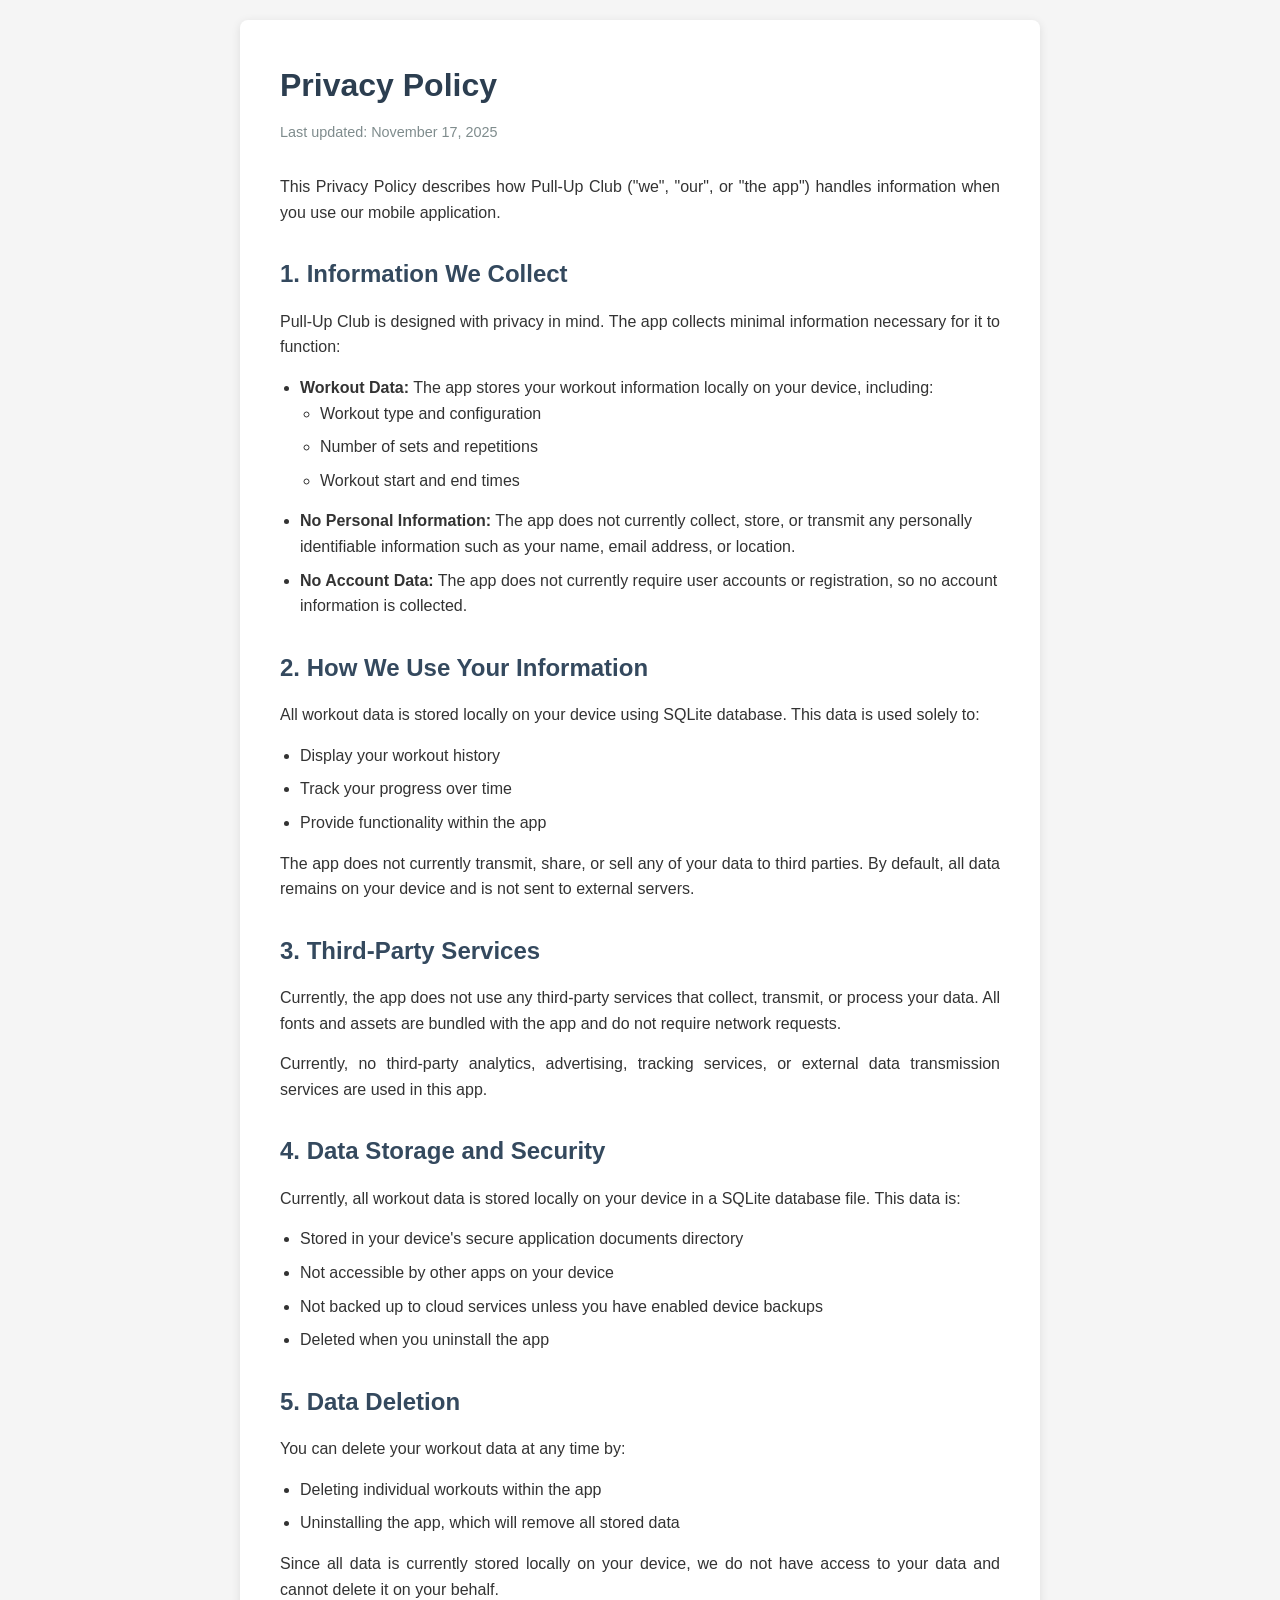
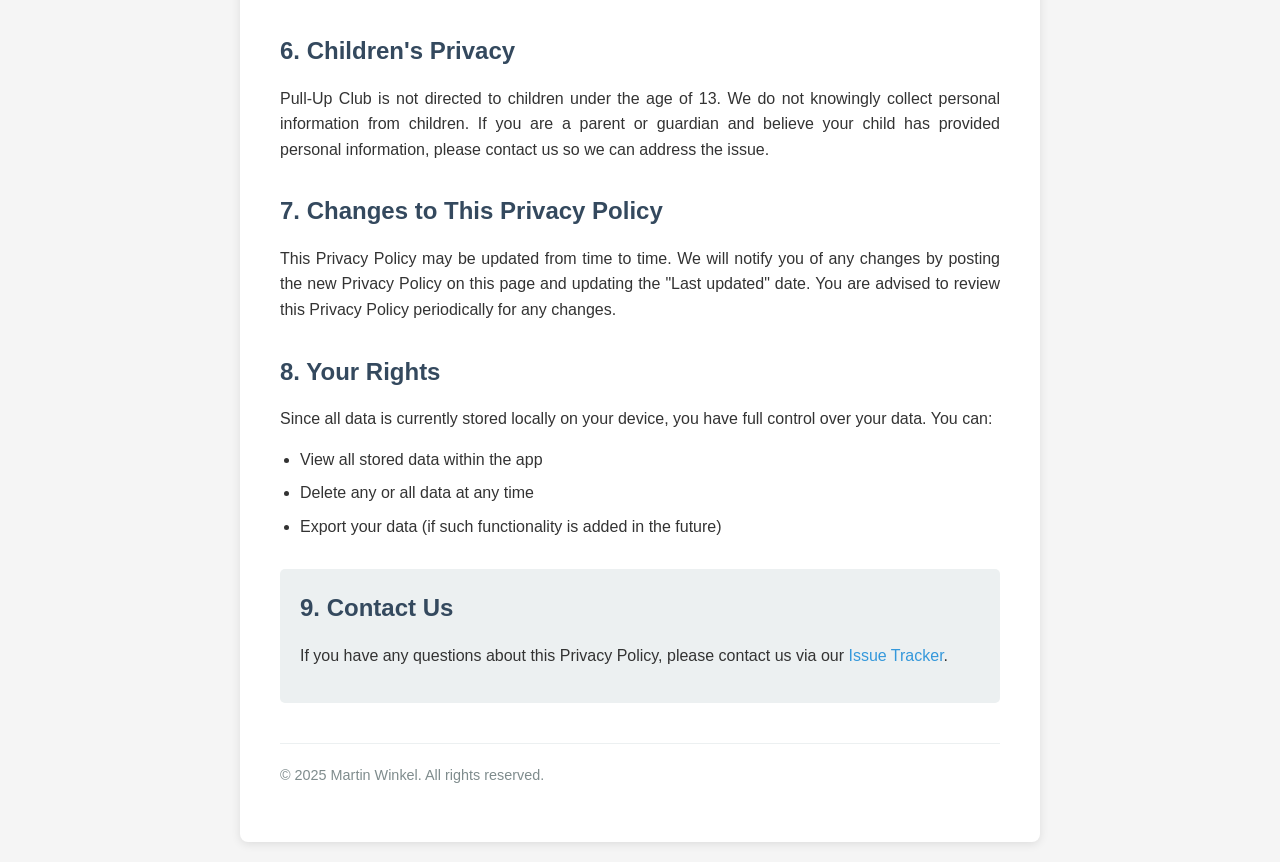
==== docs/privacy-policy.html @ 7aae2e91 "docs: remove google fonts from pricacy notice" ====
<!DOCTYPE html>
<html lang="en">
<head>
    <meta charset="UTF-8">
    <meta name="viewport" content="width=device-width, initial-scale=1.0">
    <title>Privacy Policy - Pull-Up Club</title>
    <style>
        * {
            margin: 0;
            padding: 0;
            box-sizing: border-box;
        }

        body {
            font-family: -apple-system, BlinkMacSystemFont, 'Segoe UI', Roboto, Oxygen, Ubuntu, Cantarell, sans-serif;
            line-height: 1.6;
            color: #333;
            background-color: #f5f5f5;
            padding: 20px;
        }

        .container {
            max-width: 800px;
            margin: 0 auto;
            background: white;
            padding: 40px;
            border-radius: 8px;
            box-shadow: 0 2px 10px rgba(0,0,0,0.1);
        }

        h1 {
            color: #2c3e50;
            margin-bottom: 10px;
            font-size: 2em;
        }

        .last-updated {
            color: #7f8c8d;
            font-size: 0.9em;
            margin-bottom: 30px;
        }

        h2 {
            color: #34495e;
            margin-top: 30px;
            margin-bottom: 15px;
            font-size: 1.5em;
        }

        p {
            margin-bottom: 15px;
            text-align: justify;
        }

        ul {
            margin-left: 20px;
            margin-bottom: 15px;
        }

        li {
            margin-bottom: 8px;
        }

        .contact {
            background-color: #ecf0f1;
            padding: 20px;
            border-radius: 5px;
            margin-top: 30px;
        }

        .contact h2 {
            margin-top: 0;
        }

        a {
            color: #3498db;
            text-decoration: none;
        }

        a:hover {
            text-decoration: underline;
        }

        @media (max-width: 600px) {
            .container {
                padding: 20px;
            }

            h1 {
                font-size: 1.5em;
            }
        }
    </style>
</head>
<body>
    <div class="container">
        <h1>Privacy Policy</h1>
        <p class="last-updated">Last updated: November 17, 2025</p>

        <p>
            This Privacy Policy describes how Pull-Up Club ("we", "our", or "the app") handles information when you use our mobile application.
        </p>

        <h2>1. Information We Collect</h2>
        <p>
            Pull-Up Club is designed with privacy in mind. The app collects minimal information necessary for it to function:
        </p>
        <ul>
            <li><strong>Workout Data:</strong> The app stores your workout information locally on your device, including:
                <ul>
                    <li>Workout type and configuration</li>
                    <li>Number of sets and repetitions</li>
                    <li>Workout start and end times</li>
                </ul>
            </li>
            <li><strong>No Personal Information:</strong> The app does not currently collect, store, or transmit any personally identifiable information such as your name, email address, or location.</li>
            <li><strong>No Account Data:</strong> The app does not currently require user accounts or registration, so no account information is collected.</li>
        </ul>

        <h2>2. How We Use Your Information</h2>
        <p>
            All workout data is stored locally on your device using SQLite database. This data is used solely to:
        </p>
        <ul>
            <li>Display your workout history</li>
            <li>Track your progress over time</li>
            <li>Provide functionality within the app</li>
        </ul>
        <p>
            The app does not currently transmit, share, or sell any of your data to third parties. By default, all data remains on your device and is not sent to external servers.
        </p>

        <h2>3. Third-Party Services</h2>
        <p>
            Currently, the app does not use any third-party services that collect, transmit, or process your data. All fonts and assets are bundled with the app and do not require network requests.
        </p>
        <p>
            Currently, no third-party analytics, advertising, tracking services, or external data transmission services are used in this app.
        </p>

        <h2>4. Data Storage and Security</h2>
        <p>
            Currently, all workout data is stored locally on your device in a SQLite database file. This data is:
        </p>
        <ul>
            <li>Stored in your device's secure application documents directory</li>
            <li>Not accessible by other apps on your device</li>
            <li>Not backed up to cloud services unless you have enabled device backups</li>
            <li>Deleted when you uninstall the app</li>
        </ul>

        <h2>5. Data Deletion</h2>
        <p>
            You can delete your workout data at any time by:
        </p>
        <ul>
            <li>Deleting individual workouts within the app</li>
            <li>Uninstalling the app, which will remove all stored data</li>
        </ul>
        <p>
            Since all data is currently stored locally on your device, we do not have access to your data and cannot delete it on your behalf.
        </p>

        <h2>6. Children's Privacy</h2>
        <p>
            Pull-Up Club is not directed to children under the age of 13. We do not knowingly collect personal information from children. If you are a parent or guardian and believe your child has provided personal information, please contact us so we can address the issue.
        </p>

        <h2>7. Changes to This Privacy Policy</h2>
        <p>
            This Privacy Policy may be updated from time to time. We will notify you of any changes by posting the new Privacy Policy on this page and updating the "Last updated" date. You are advised to review this Privacy Policy periodically for any changes.
        </p>

        <h2>8. Your Rights</h2>
        <p>
            Since all data is currently stored locally on your device, you have full control over your data. You can:
        </p>
        <ul>
            <li>View all stored data within the app</li>
            <li>Delete any or all data at any time</li>
            <li>Export your data (if such functionality is added in the future)</li>
        </ul>

        <div class="contact">
            <h2>9. Contact Us</h2>
            <p>
                If you have any questions about this Privacy Policy, please contact us via our <a href="https://github.com/SaturnFromTitan/pull-up-club/issues" target="_blank">Issue Tracker</a>.
            </p>
        </div>

        <div style="margin-top: 40px; padding-top: 20px; border-top: 1px solid #ecf0f1; text-align: center; color: #7f8c8d; font-size: 0.9em;">
            <p>&copy; 2025 Martin Winkel. All rights reserved.</p>
        </div>
    </div>

</body>
</html>
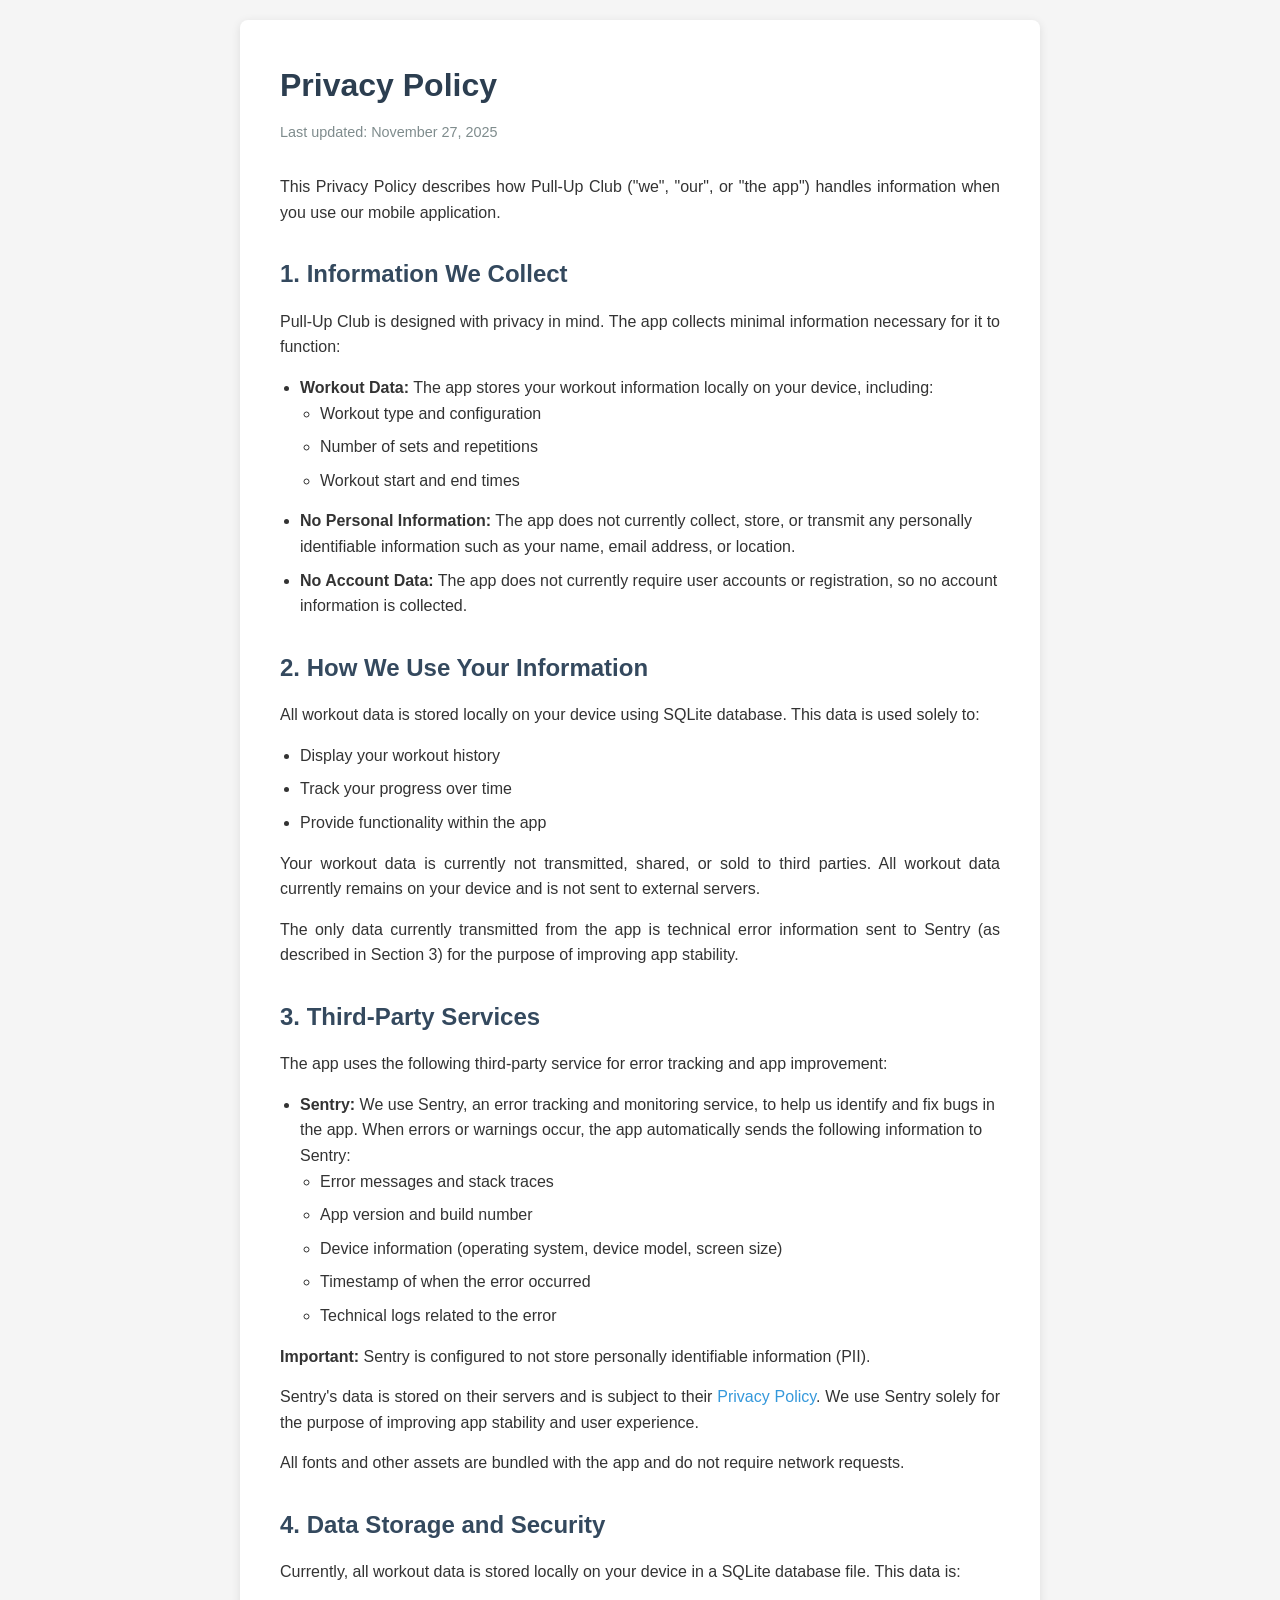
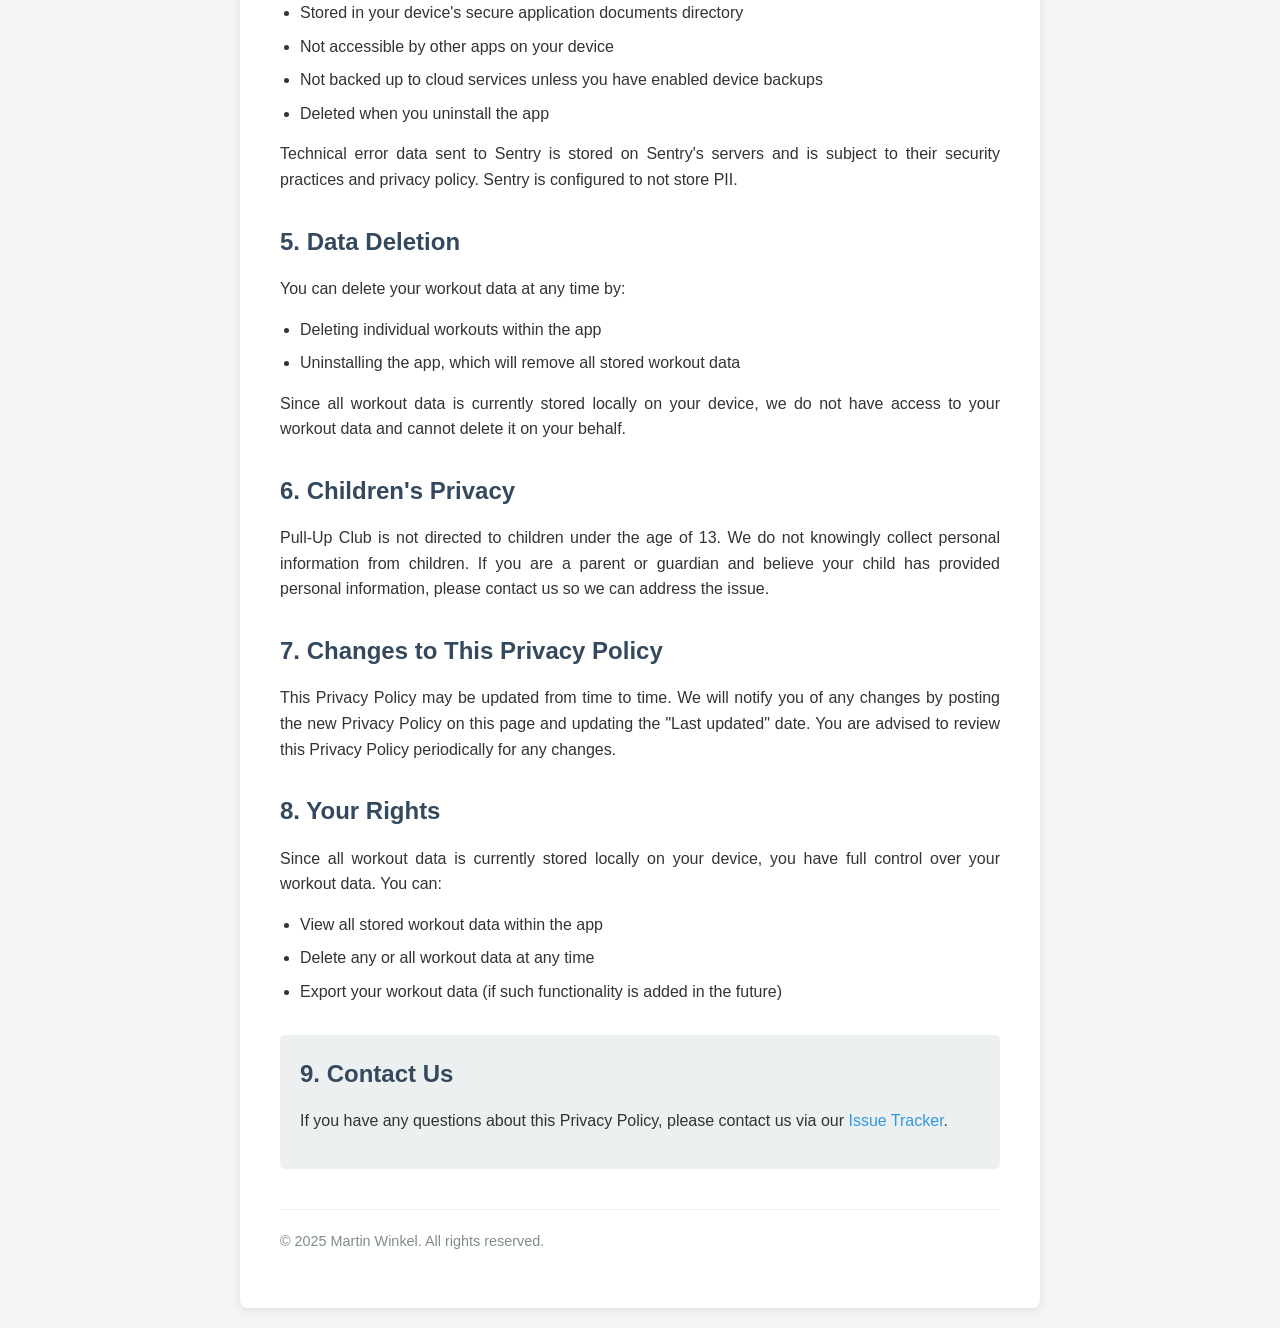
==== commit 5bae06fc: "feat: update privacy policy" ====
--- a/docs/privacy-policy.html
+++ b/docs/privacy-policy.html
@@ -95,7 +95,7 @@
 <body>
     <div class="container">
         <h1>Privacy Policy</h1>
-        <p class="last-updated">Last updated: November 17, 2025</p>
+        <p class="last-updated">Last updated: November 27, 2025</p>
 
         <p>
             This Privacy Policy describes how Pull-Up Club ("we", "our", or "the app") handles information when you use our mobile application.
@@ -127,15 +127,35 @@
             <li>Provide functionality within the app</li>
         </ul>
         <p>
-            The app does not currently transmit, share, or sell any of your data to third parties. By default, all data remains on your device and is not sent to external servers.
+            Your workout data is currently not transmitted, shared, or sold to third parties. All workout data currently remains on your device and is not sent to external servers.
+        </p>
+        <p>
+            The only data currently transmitted from the app is technical error information sent to Sentry (as described in Section 3) for the purpose of improving app stability.
         </p>
 
         <h2>3. Third-Party Services</h2>
         <p>
-            Currently, the app does not use any third-party services that collect, transmit, or process your data. All fonts and assets are bundled with the app and do not require network requests.
-        </p>
-        <p>
-            Currently, no third-party analytics, advertising, tracking services, or external data transmission services are used in this app.
+            The app uses the following third-party service for error tracking and app improvement:
+        </p>
+        <ul>
+            <li><strong>Sentry:</strong> We use Sentry, an error tracking and monitoring service, to help us identify and fix bugs in the app. When errors or warnings occur, the app automatically sends the following information to Sentry:
+                <ul>
+                    <li>Error messages and stack traces</li>
+                    <li>App version and build number</li>
+                    <li>Device information (operating system, device model, screen size)</li>
+                    <li>Timestamp of when the error occurred</li>
+                    <li>Technical logs related to the error</li>
+                </ul>
+            </li>
+        </ul>
+        <p>
+            <strong>Important:</strong> Sentry is configured to not store personally identifiable information (PII).
+        </p>
+        <p>
+            Sentry's data is stored on their servers and is subject to their <a href="https://sentry.io/legal/privacy/" target="_blank">Privacy Policy</a>. We use Sentry solely for the purpose of improving app stability and user experience.
+        </p>
+        <p>
+            All fonts and other assets are bundled with the app and do not require network requests.
         </p>
 
         <h2>4. Data Storage and Security</h2>
@@ -148,6 +168,9 @@
             <li>Not backed up to cloud services unless you have enabled device backups</li>
             <li>Deleted when you uninstall the app</li>
         </ul>
+        <p>
+            Technical error data sent to Sentry is stored on Sentry's servers and is subject to their security practices and privacy policy. Sentry is configured to not store PII.
+        </p>
 
         <h2>5. Data Deletion</h2>
         <p>
@@ -155,10 +178,10 @@
         </p>
         <ul>
             <li>Deleting individual workouts within the app</li>
-            <li>Uninstalling the app, which will remove all stored data</li>
-        </ul>
-        <p>
-            Since all data is currently stored locally on your device, we do not have access to your data and cannot delete it on your behalf.
+            <li>Uninstalling the app, which will remove all stored workout data</li>
+        </ul>
+        <p>
+            Since all workout data is currently stored locally on your device, we do not have access to your workout data and cannot delete it on your behalf.
         </p>
 
         <h2>6. Children's Privacy</h2>
@@ -173,12 +196,12 @@
 
         <h2>8. Your Rights</h2>
         <p>
-            Since all data is currently stored locally on your device, you have full control over your data. You can:
-        </p>
-        <ul>
-            <li>View all stored data within the app</li>
-            <li>Delete any or all data at any time</li>
-            <li>Export your data (if such functionality is added in the future)</li>
+            Since all workout data is currently stored locally on your device, you have full control over your workout data. You can:
+        </p>
+        <ul>
+            <li>View all stored workout data within the app</li>
+            <li>Delete any or all workout data at any time</li>
+            <li>Export your workout data (if such functionality is added in the future)</li>
         </ul>
 
         <div class="contact">
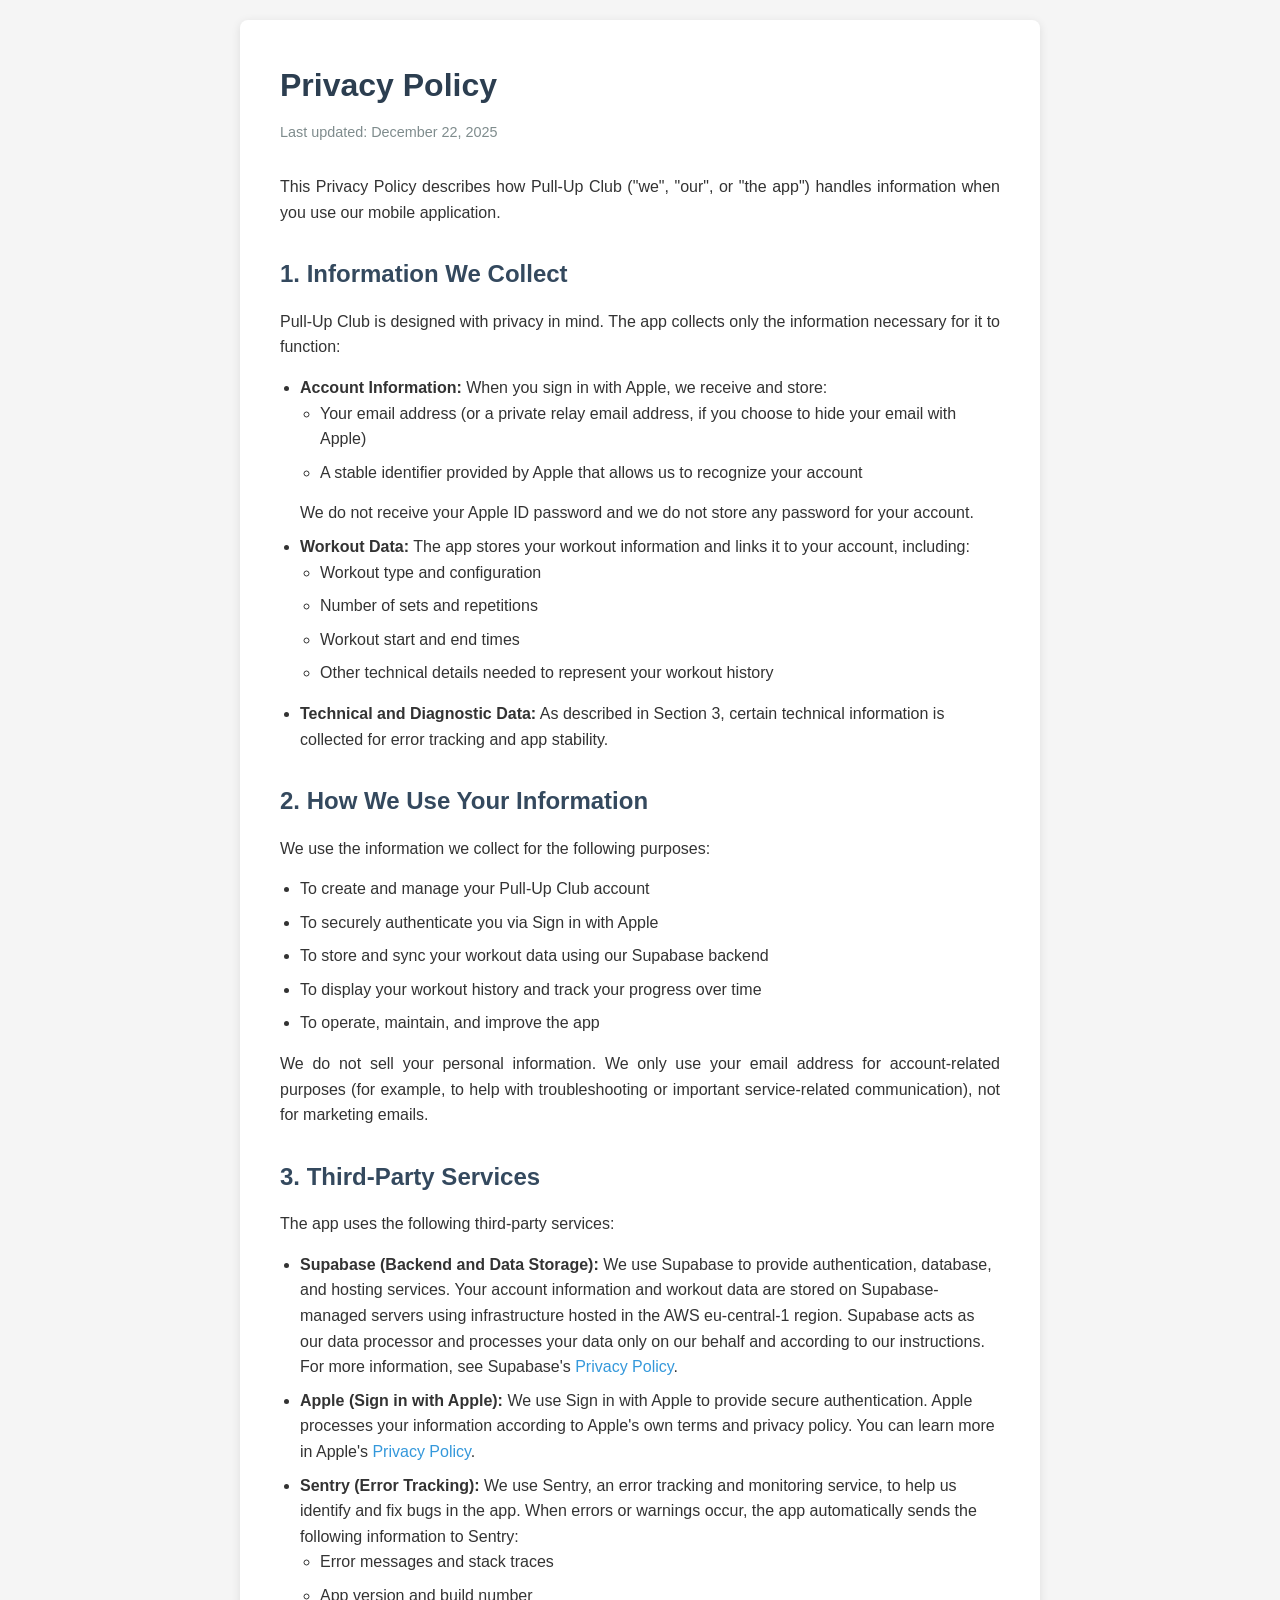
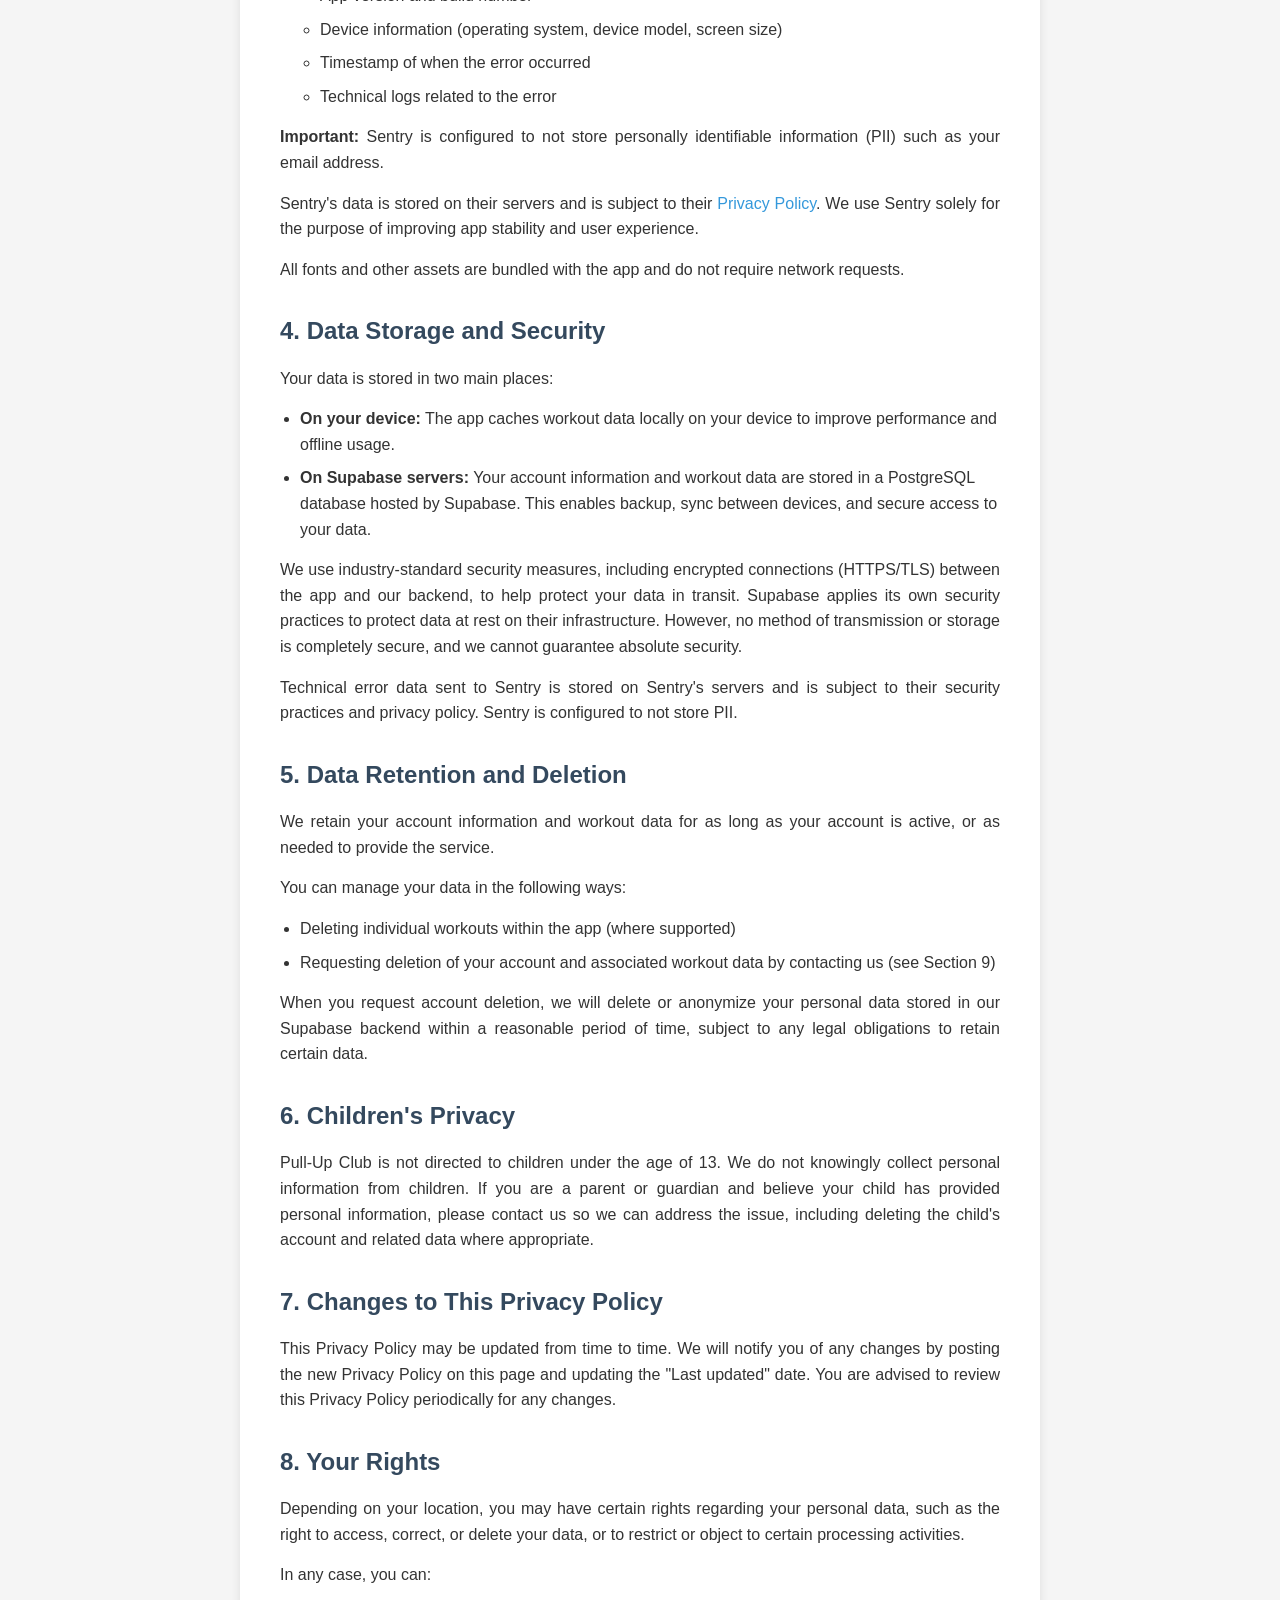
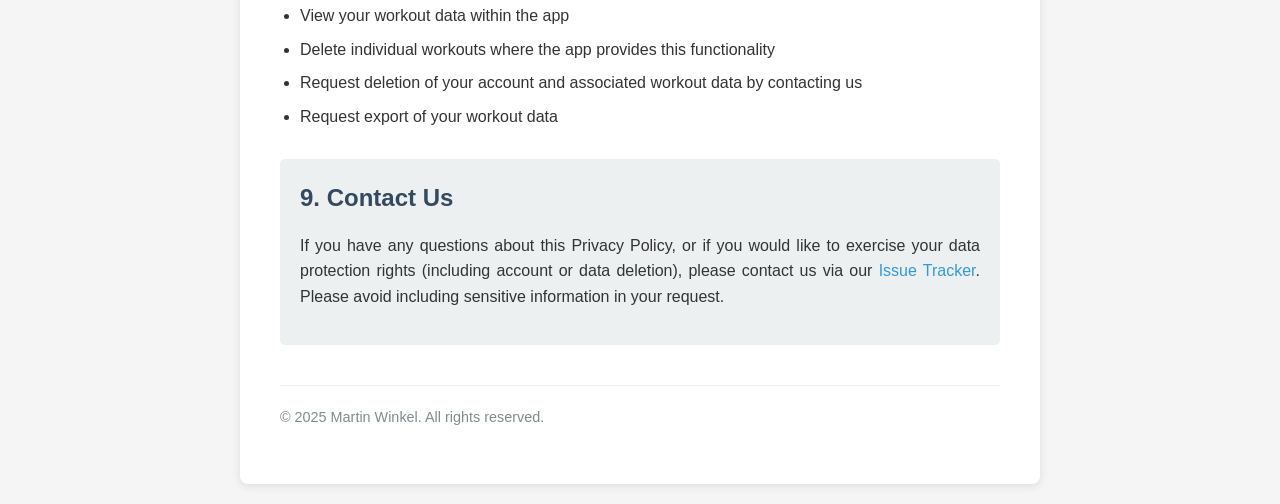
==== commit cb956e28: "docs: update privacy policy with supabase and apple sign in" ====
--- a/docs/privacy-policy.html
+++ b/docs/privacy-policy.html
@@ -95,7 +95,7 @@
 <body>
     <div class="container">
         <h1>Privacy Policy</h1>
-        <p class="last-updated">Last updated: November 27, 2025</p>
+        <p class="last-updated">Last updated: December 22, 2025</p>
 
         <p>
             This Privacy Policy describes how Pull-Up Club ("we", "our", or "the app") handles information when you use our mobile application.
@@ -103,42 +103,52 @@
 
         <h2>1. Information We Collect</h2>
         <p>
-            Pull-Up Club is designed with privacy in mind. The app collects minimal information necessary for it to function:
-        </p>
-        <ul>
-            <li><strong>Workout Data:</strong> The app stores your workout information locally on your device, including:
+            Pull-Up Club is designed with privacy in mind. The app collects only the information necessary for it to function:
+        </p>
+        <ul>
+            <li><strong>Account Information:</strong> When you sign in with Apple, we receive and store:
+                <ul>
+                    <li>Your email address (or a private relay email address, if you choose to hide your email with Apple)</li>
+                    <li>A stable identifier provided by Apple that allows us to recognize your account</li>
+                </ul>
+                We do not receive your Apple ID password and we do not store any password for your account.
+            </li>
+            <li><strong>Workout Data:</strong> The app stores your workout information and links it to your account, including:
                 <ul>
                     <li>Workout type and configuration</li>
                     <li>Number of sets and repetitions</li>
                     <li>Workout start and end times</li>
+                    <li>Other technical details needed to represent your workout history</li>
                 </ul>
             </li>
-            <li><strong>No Personal Information:</strong> The app does not currently collect, store, or transmit any personally identifiable information such as your name, email address, or location.</li>
-            <li><strong>No Account Data:</strong> The app does not currently require user accounts or registration, so no account information is collected.</li>
+            <li><strong>Technical and Diagnostic Data:</strong> As described in Section 3, certain technical information is collected for error tracking and app stability.</li>
         </ul>
 
         <h2>2. How We Use Your Information</h2>
         <p>
-            All workout data is stored locally on your device using SQLite database. This data is used solely to:
-        </p>
-        <ul>
-            <li>Display your workout history</li>
-            <li>Track your progress over time</li>
-            <li>Provide functionality within the app</li>
-        </ul>
-        <p>
-            Your workout data is currently not transmitted, shared, or sold to third parties. All workout data currently remains on your device and is not sent to external servers.
-        </p>
-        <p>
-            The only data currently transmitted from the app is technical error information sent to Sentry (as described in Section 3) for the purpose of improving app stability.
+            We use the information we collect for the following purposes:
+        </p>
+        <ul>
+            <li>To create and manage your Pull-Up Club account</li>
+            <li>To securely authenticate you via Sign in with Apple</li>
+            <li>To store and sync your workout data using our Supabase backend</li>
+            <li>To display your workout history and track your progress over time</li>
+            <li>To operate, maintain, and improve the app</li>
+        </ul>
+        <p>
+            We do not sell your personal information. We only use your email address for account-related purposes (for example, to help with troubleshooting or important service-related communication), not for marketing emails.
         </p>
 
         <h2>3. Third-Party Services</h2>
         <p>
-            The app uses the following third-party service for error tracking and app improvement:
-        </p>
-        <ul>
-            <li><strong>Sentry:</strong> We use Sentry, an error tracking and monitoring service, to help us identify and fix bugs in the app. When errors or warnings occur, the app automatically sends the following information to Sentry:
+            The app uses the following third-party services:
+        </p>
+        <ul>
+            <li><strong>Supabase (Backend and Data Storage):</strong> We use Supabase to provide authentication, database, and hosting services. Your account information and workout data are stored on Supabase-managed servers using infrastructure hosted in the AWS eu-central-1 region. Supabase acts as our data processor and processes your data only on our behalf and according to our instructions. For more information, see Supabase's <a href="https://supabase.com/privacy" target="_blank">Privacy Policy</a>.
+            </li>
+            <li><strong>Apple (Sign in with Apple):</strong> We use Sign in with Apple to provide secure authentication. Apple processes your information according to Apple's own terms and privacy policy. You can learn more in Apple's <a href="https://www.apple.com/legal/privacy/" target="_blank">Privacy Policy</a>.
+            </li>
+            <li><strong>Sentry (Error Tracking):</strong> We use Sentry, an error tracking and monitoring service, to help us identify and fix bugs in the app. When errors or warnings occur, the app automatically sends the following information to Sentry:
                 <ul>
                     <li>Error messages and stack traces</li>
                     <li>App version and build number</li>
@@ -149,7 +159,7 @@
             </li>
         </ul>
         <p>
-            <strong>Important:</strong> Sentry is configured to not store personally identifiable information (PII).
+            <strong>Important:</strong> Sentry is configured to not store personally identifiable information (PII) such as your email address.
         </p>
         <p>
             Sentry's data is stored on their servers and is subject to their <a href="https://sentry.io/legal/privacy/" target="_blank">Privacy Policy</a>. We use Sentry solely for the purpose of improving app stability and user experience.
@@ -160,33 +170,38 @@
 
         <h2>4. Data Storage and Security</h2>
         <p>
-            Currently, all workout data is stored locally on your device in a SQLite database file. This data is:
-        </p>
-        <ul>
-            <li>Stored in your device's secure application documents directory</li>
-            <li>Not accessible by other apps on your device</li>
-            <li>Not backed up to cloud services unless you have enabled device backups</li>
-            <li>Deleted when you uninstall the app</li>
-        </ul>
+            Your data is stored in two main places:
+        </p>
+        <ul>
+            <li><strong>On your device:</strong> The app caches workout data locally on your device to improve performance and offline usage.</li>
+            <li><strong>On Supabase servers:</strong> Your account information and workout data are stored in a PostgreSQL database hosted by Supabase. This enables backup, sync between devices, and secure access to your data.
+            </li>
+        </ul>
+        <p>
+            We use industry-standard security measures, including encrypted connections (HTTPS/TLS) between the app and our backend, to help protect your data in transit. Supabase applies its own security practices to protect data at rest on their infrastructure. However, no method of transmission or storage is completely secure, and we cannot guarantee absolute security.
+        </p>
         <p>
             Technical error data sent to Sentry is stored on Sentry's servers and is subject to their security practices and privacy policy. Sentry is configured to not store PII.
         </p>
 
-        <h2>5. Data Deletion</h2>
-        <p>
-            You can delete your workout data at any time by:
-        </p>
-        <ul>
-            <li>Deleting individual workouts within the app</li>
-            <li>Uninstalling the app, which will remove all stored workout data</li>
-        </ul>
-        <p>
-            Since all workout data is currently stored locally on your device, we do not have access to your workout data and cannot delete it on your behalf.
+        <h2>5. Data Retention and Deletion</h2>
+        <p>
+            We retain your account information and workout data for as long as your account is active, or as needed to provide the service.
+        </p>
+        <p>
+            You can manage your data in the following ways:
+        </p>
+        <ul>
+            <li>Deleting individual workouts within the app (where supported)</li>
+            <li>Requesting deletion of your account and associated workout data by contacting us (see Section 9)</li>
+        </ul>
+        <p>
+            When you request account deletion, we will delete or anonymize your personal data stored in our Supabase backend within a reasonable period of time, subject to any legal obligations to retain certain data.
         </p>
 
         <h2>6. Children's Privacy</h2>
         <p>
-            Pull-Up Club is not directed to children under the age of 13. We do not knowingly collect personal information from children. If you are a parent or guardian and believe your child has provided personal information, please contact us so we can address the issue.
+            Pull-Up Club is not directed to children under the age of 13. We do not knowingly collect personal information from children. If you are a parent or guardian and believe your child has provided personal information, please contact us so we can address the issue, including deleting the child's account and related data where appropriate.
         </p>
 
         <h2>7. Changes to This Privacy Policy</h2>
@@ -196,18 +211,22 @@
 
         <h2>8. Your Rights</h2>
         <p>
-            Since all workout data is currently stored locally on your device, you have full control over your workout data. You can:
-        </p>
-        <ul>
-            <li>View all stored workout data within the app</li>
-            <li>Delete any or all workout data at any time</li>
-            <li>Export your workout data (if such functionality is added in the future)</li>
+            Depending on your location, you may have certain rights regarding your personal data, such as the right to access, correct, or delete your data, or to restrict or object to certain processing activities.
+        </p>
+        <p>
+            In any case, you can:
+        </p>
+        <ul>
+            <li>View your workout data within the app</li>
+            <li>Delete individual workouts where the app provides this functionality</li>
+            <li>Request deletion of your account and associated workout data by contacting us</li>
+            <li>Request export of your workout data</li>
         </ul>
 
         <div class="contact">
             <h2>9. Contact Us</h2>
             <p>
-                If you have any questions about this Privacy Policy, please contact us via our <a href="https://github.com/SaturnFromTitan/pull-up-club/issues" target="_blank">Issue Tracker</a>.
+                If you have any questions about this Privacy Policy, or if you would like to exercise your data protection rights (including account or data deletion), please contact us via our <a href="https://github.com/SaturnFromTitan/pull-up-club/issues" target="_blank">Issue Tracker</a>. Please avoid including sensitive information in your request.
             </p>
         </div>
 
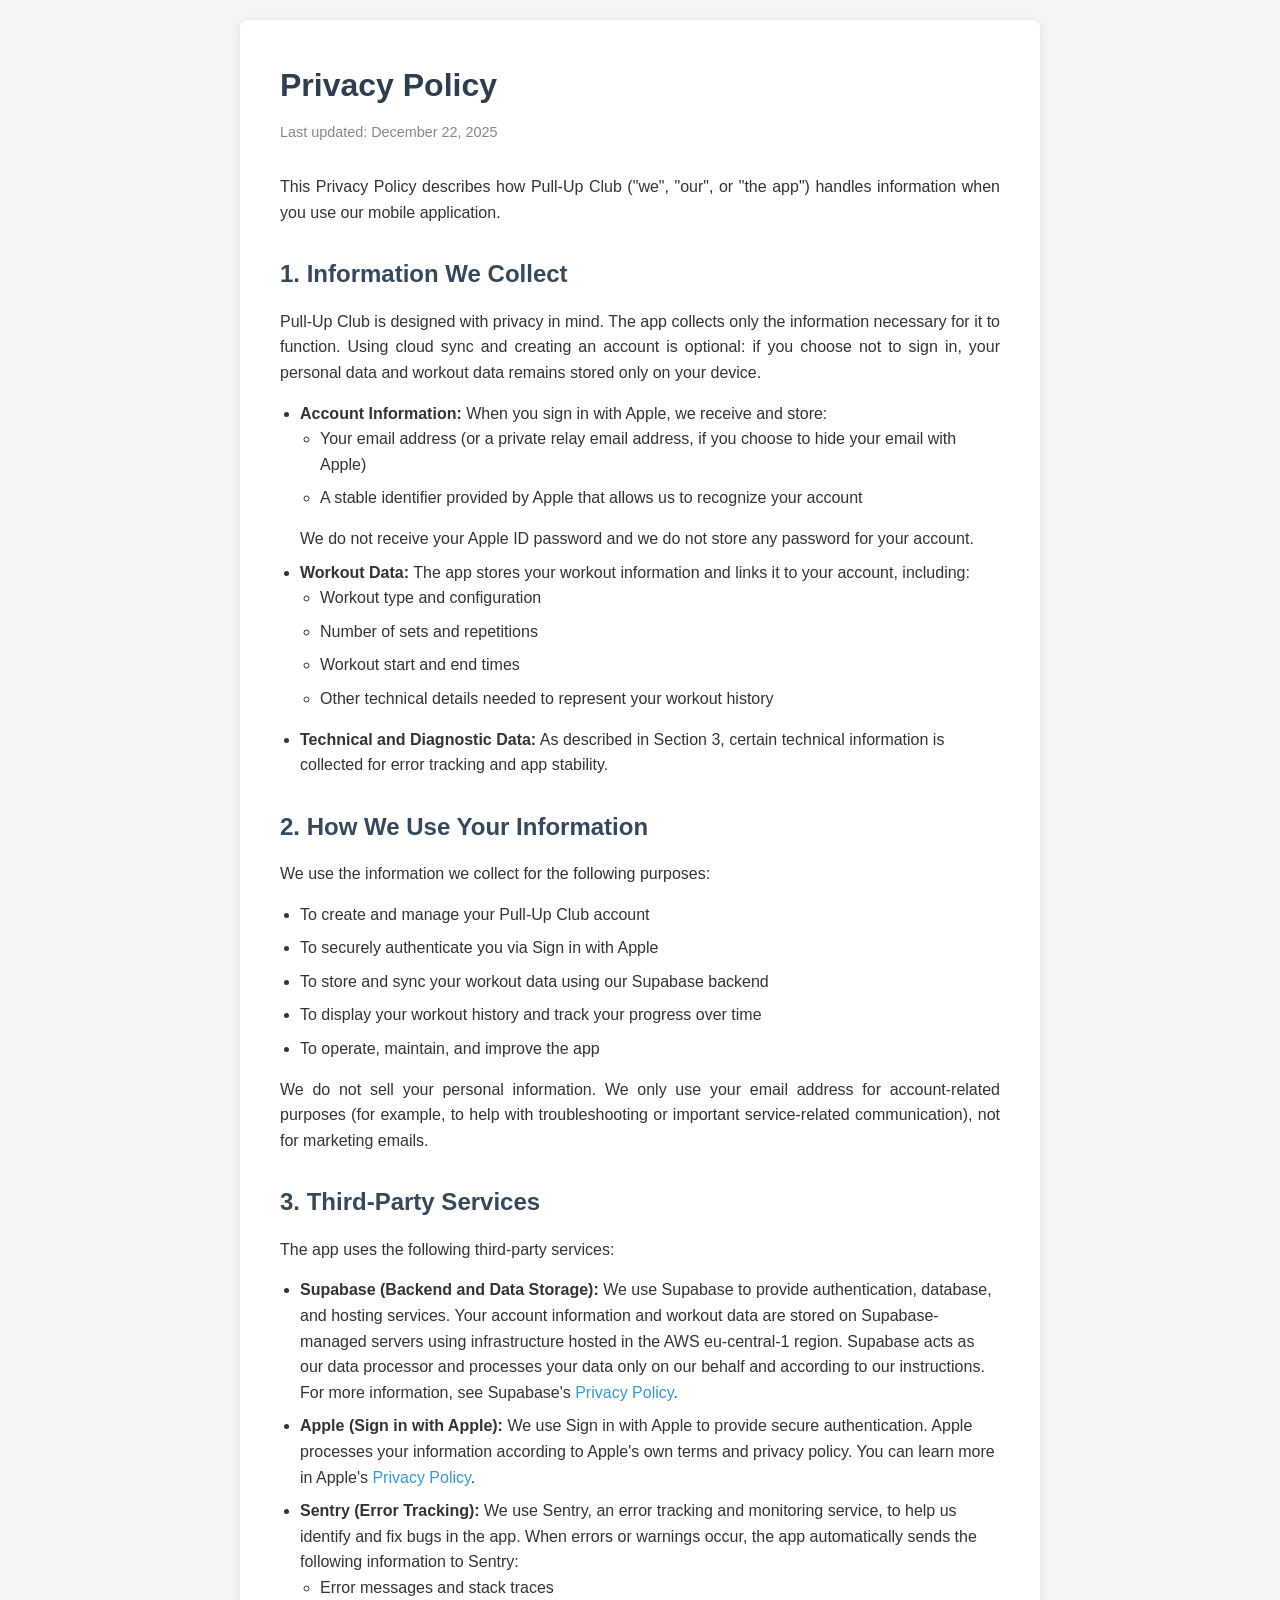
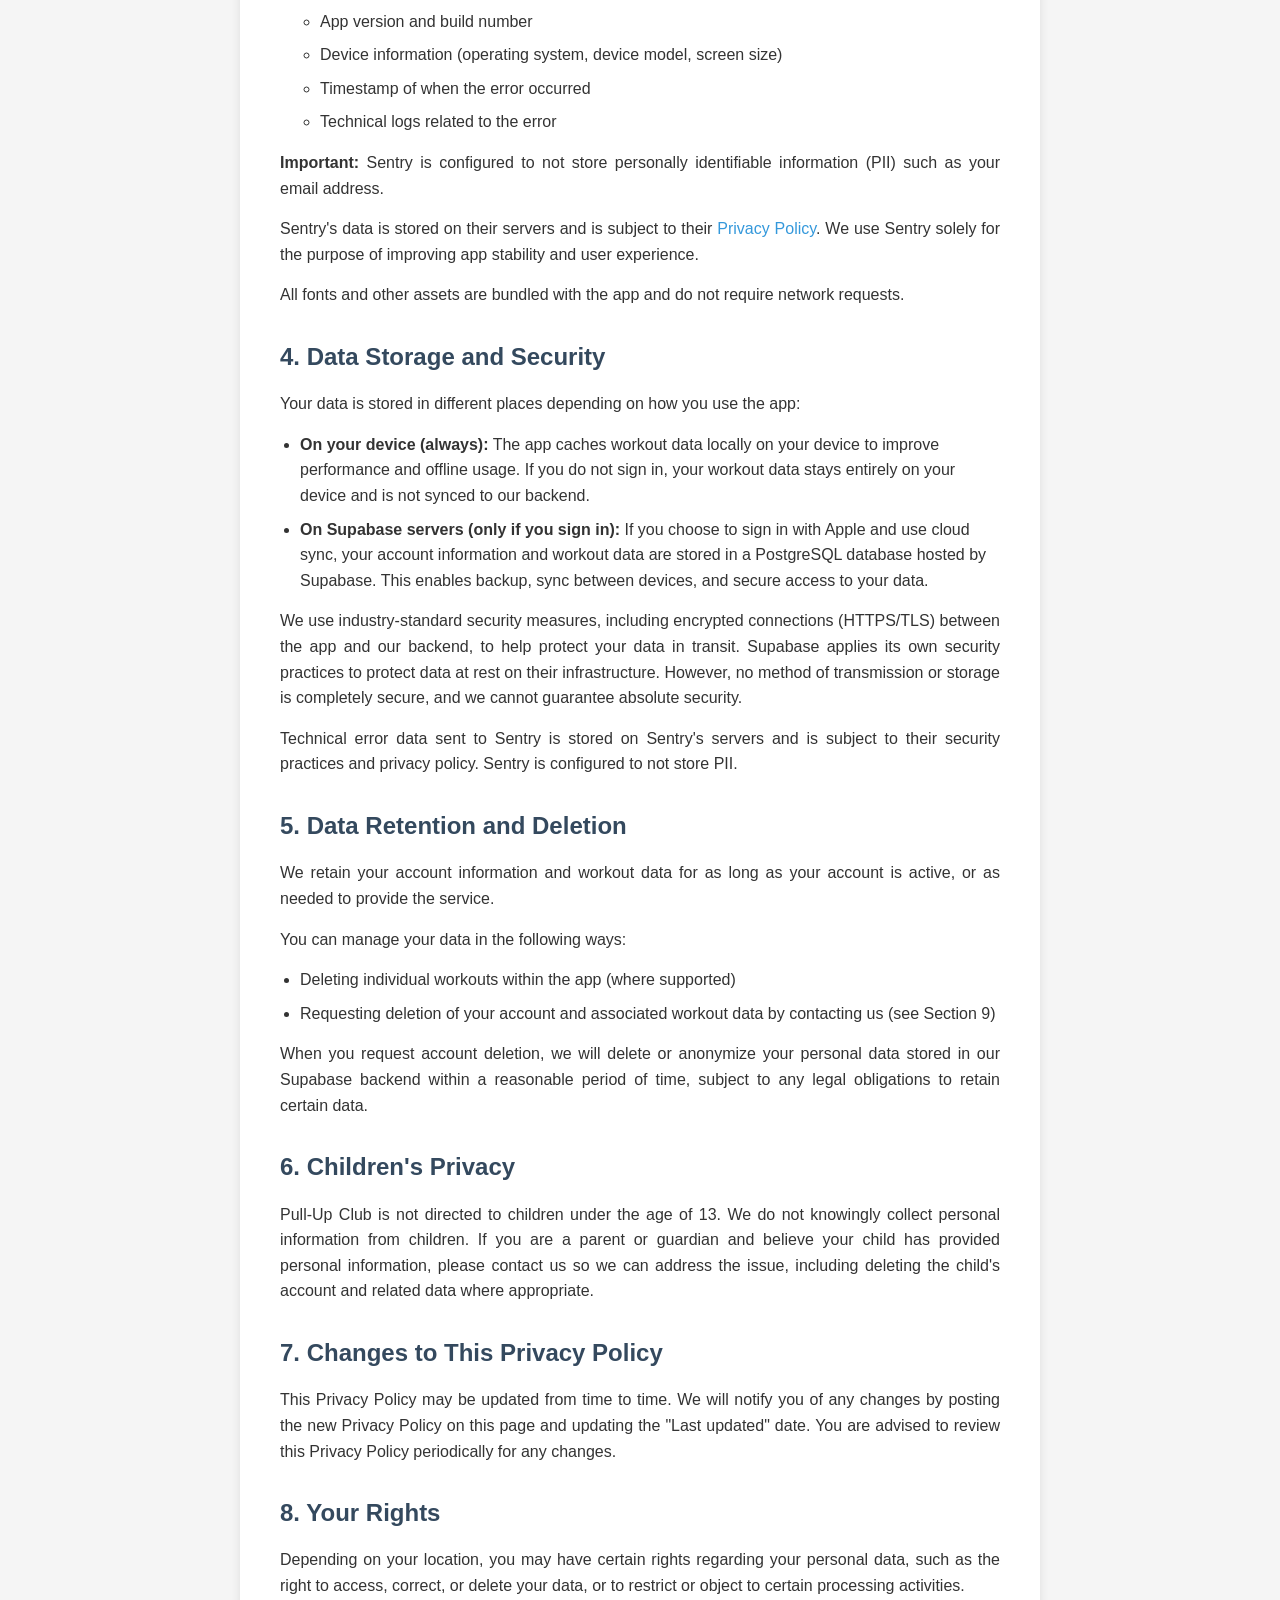
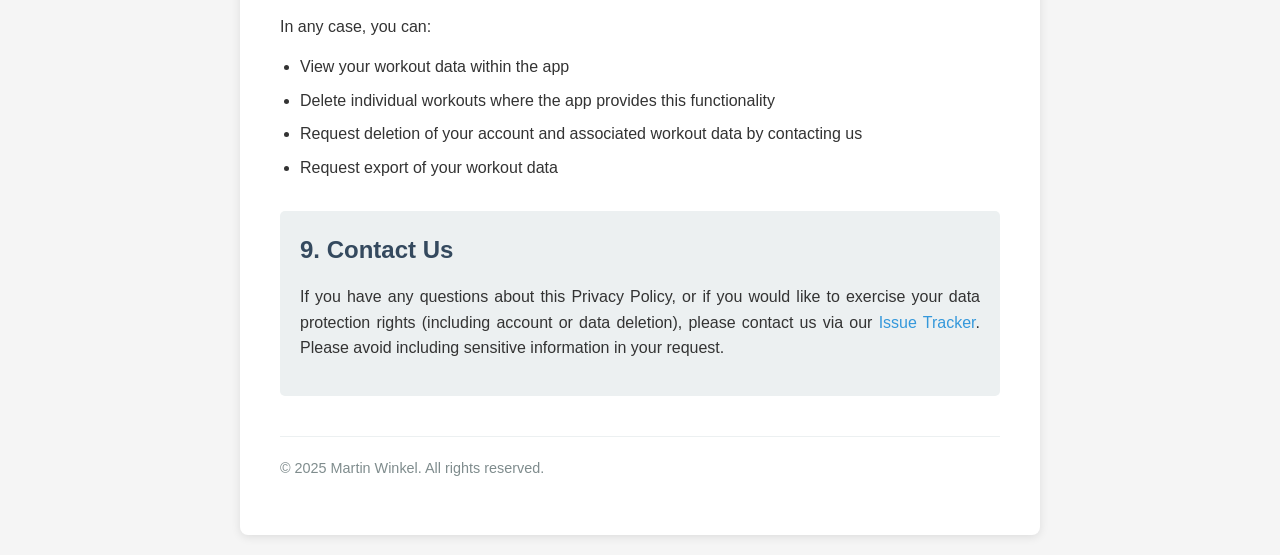
==== commit 173cd727: "docs: highlight optional account sign in" ====
--- a/docs/privacy-policy.html
+++ b/docs/privacy-policy.html
@@ -103,7 +103,7 @@
 
         <h2>1. Information We Collect</h2>
         <p>
-            Pull-Up Club is designed with privacy in mind. The app collects only the information necessary for it to function:
+            Pull-Up Club is designed with privacy in mind. The app collects only the information necessary for it to function. Using cloud sync and creating an account is optional: if you choose not to sign in, your personal data and workout data remains stored only on your device.
         </p>
         <ul>
             <li><strong>Account Information:</strong> When you sign in with Apple, we receive and store:
@@ -170,11 +170,11 @@
 
         <h2>4. Data Storage and Security</h2>
         <p>
-            Your data is stored in two main places:
-        </p>
-        <ul>
-            <li><strong>On your device:</strong> The app caches workout data locally on your device to improve performance and offline usage.</li>
-            <li><strong>On Supabase servers:</strong> Your account information and workout data are stored in a PostgreSQL database hosted by Supabase. This enables backup, sync between devices, and secure access to your data.
+            Your data is stored in different places depending on how you use the app:
+        </p>
+        <ul>
+            <li><strong>On your device (always):</strong> The app caches workout data locally on your device to improve performance and offline usage. If you do not sign in, your workout data stays entirely on your device and is not synced to our backend.</li>
+            <li><strong>On Supabase servers (only if you sign in):</strong> If you choose to sign in with Apple and use cloud sync, your account information and workout data are stored in a PostgreSQL database hosted by Supabase. This enables backup, sync between devices, and secure access to your data.
             </li>
         </ul>
         <p>
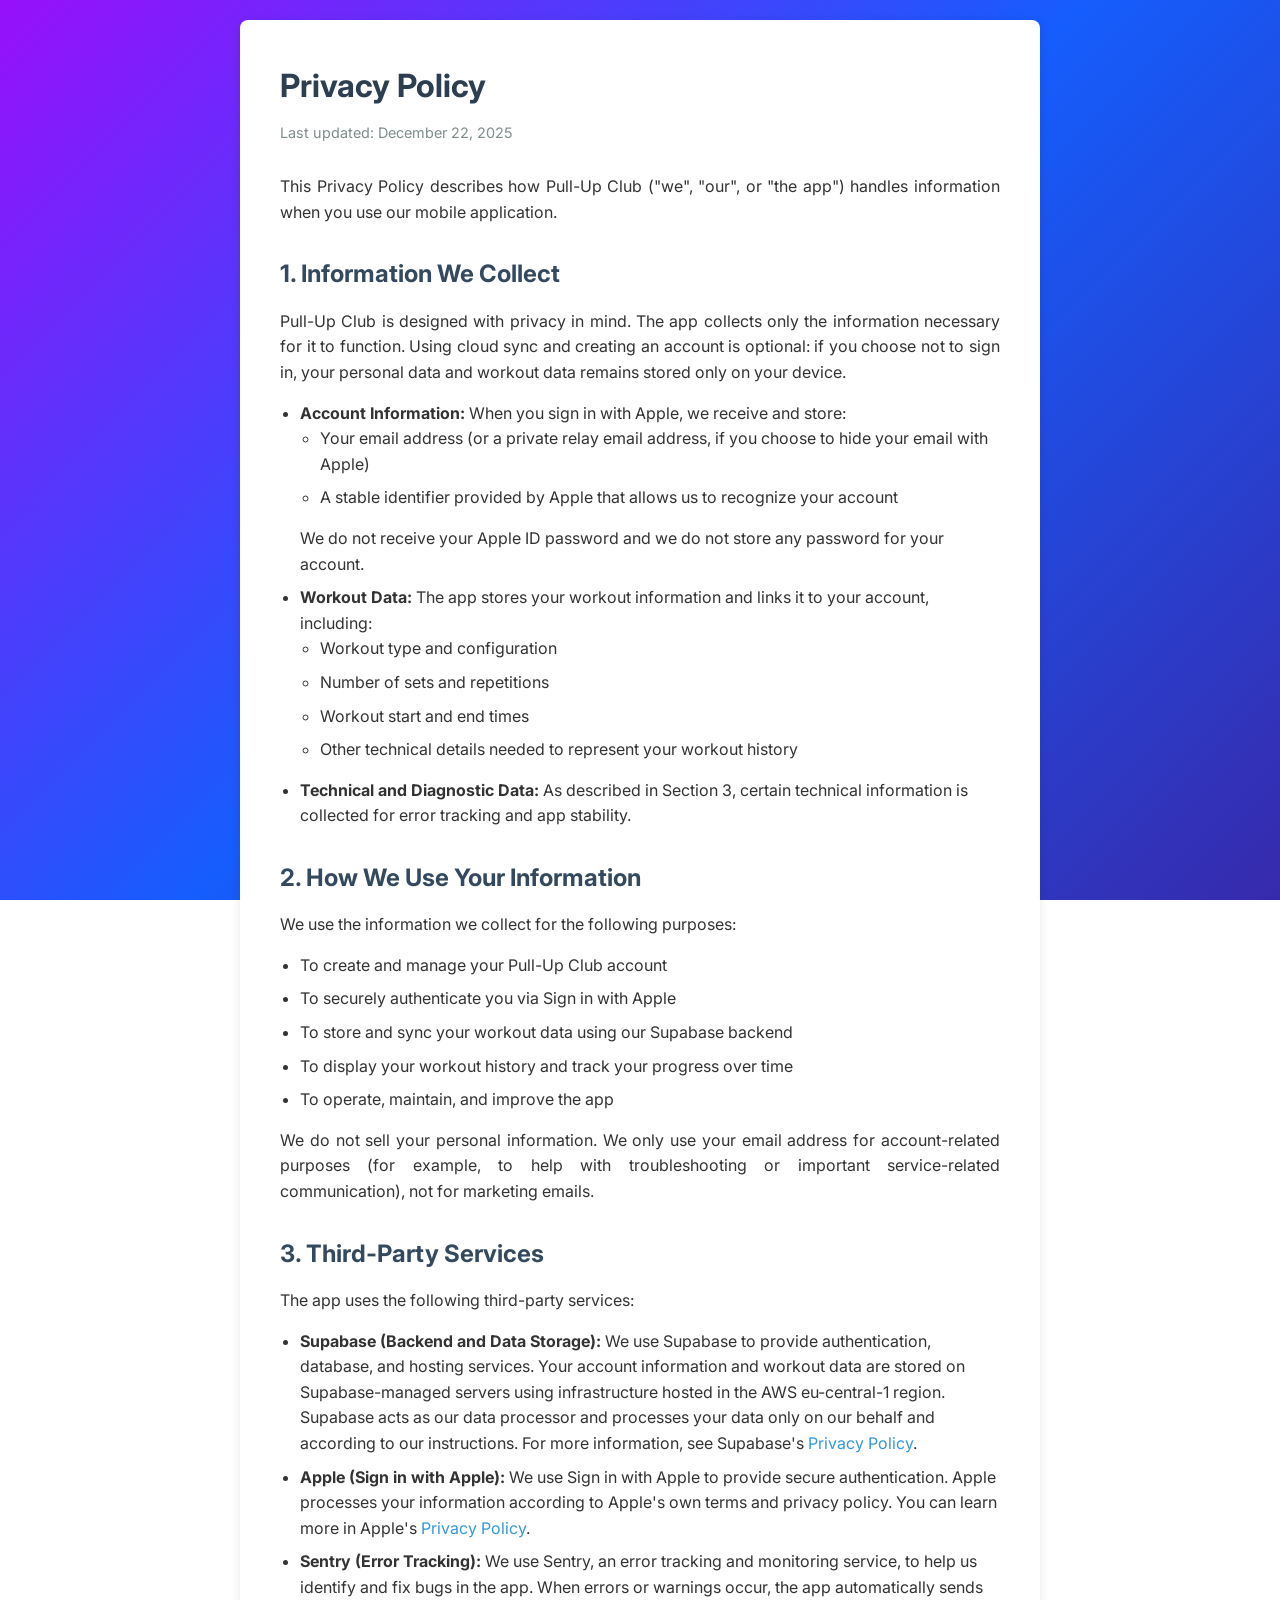
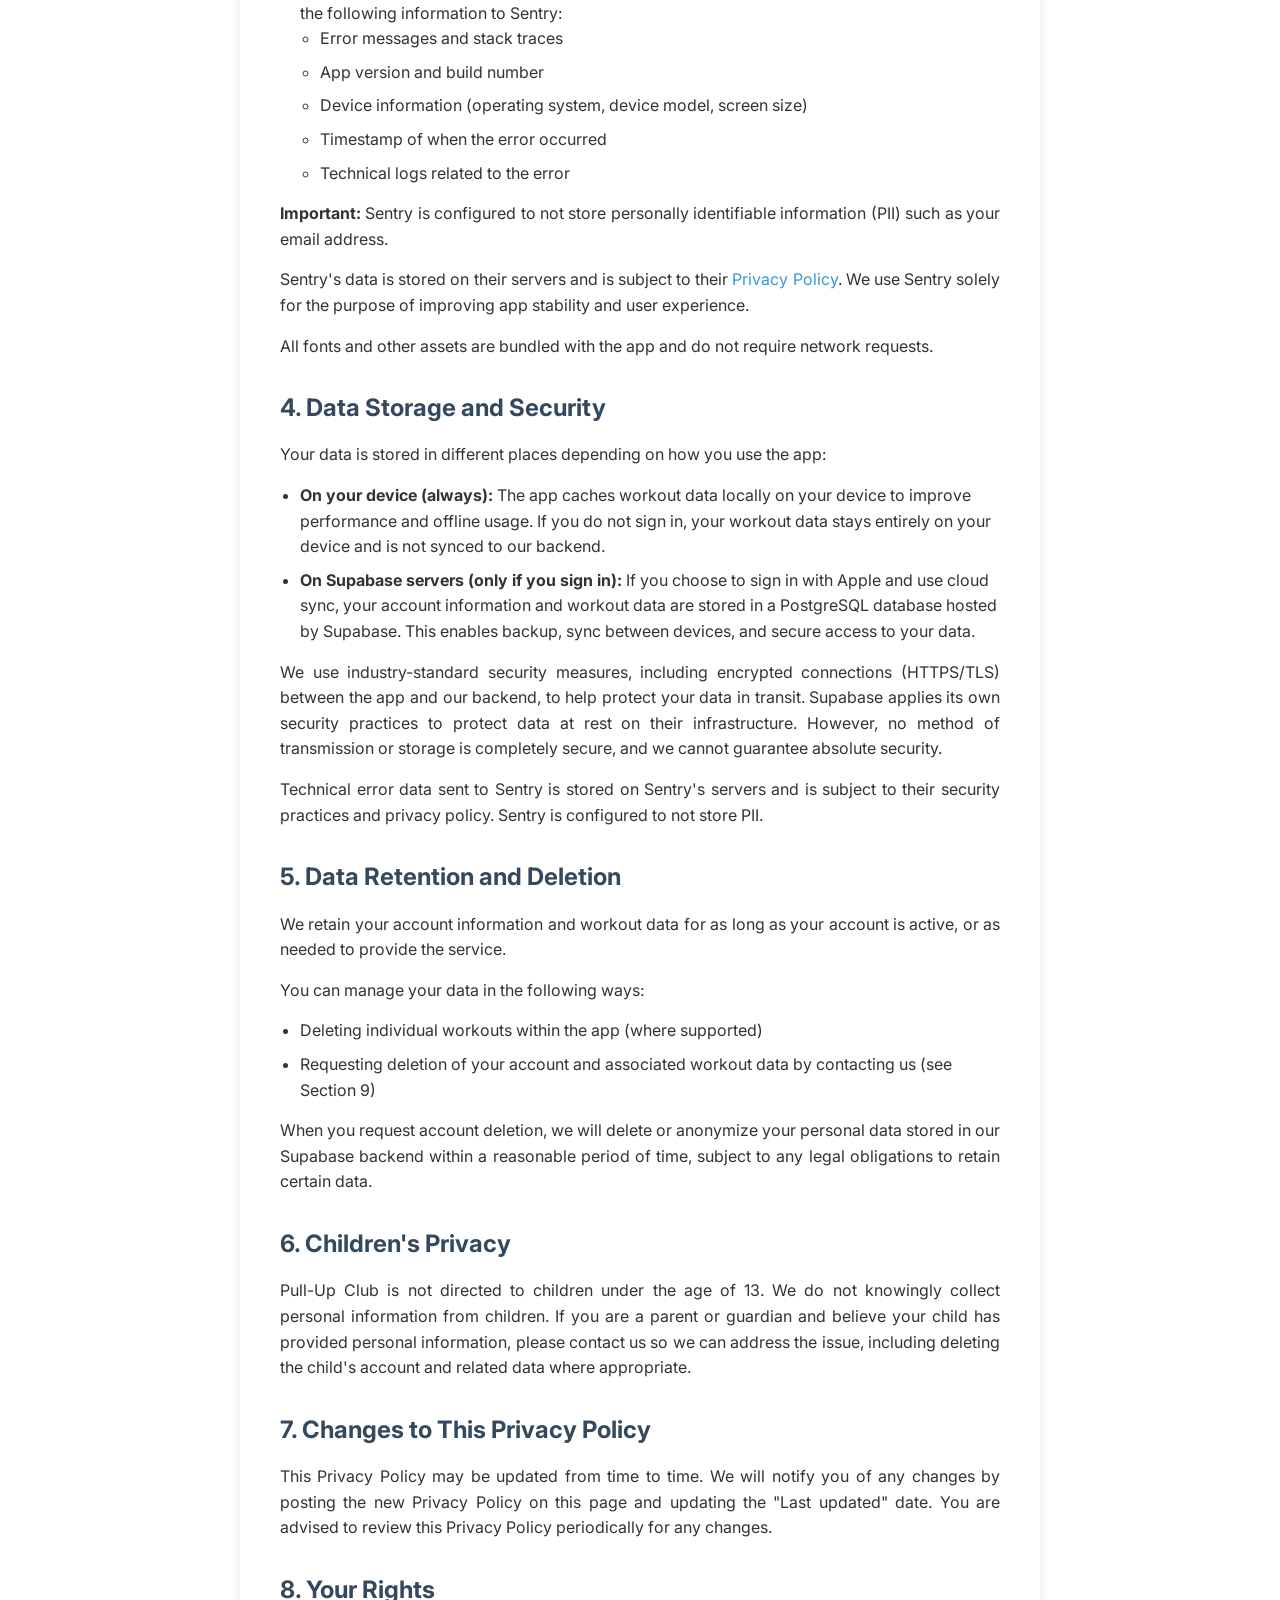
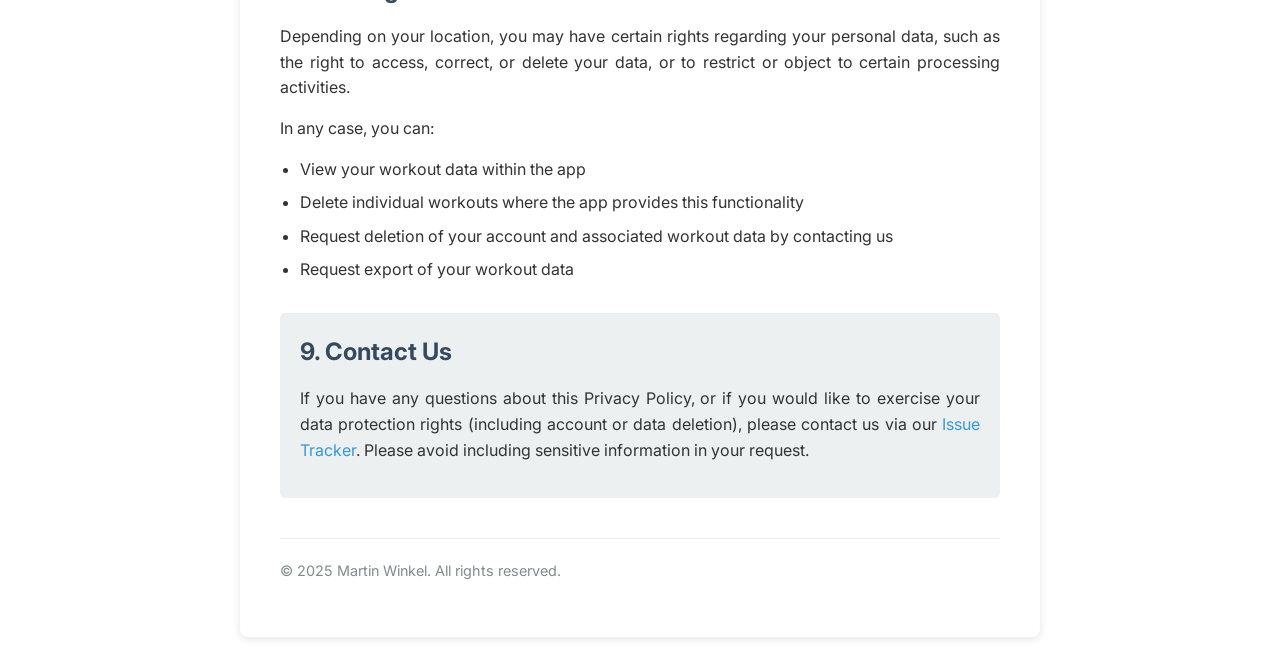
==== commit 1ebc9ca9: "feat: landing page" ====
--- a/docs/privacy-policy.html
+++ b/docs/privacy-policy.html
@@ -5,6 +5,8 @@
     <meta name="viewport" content="width=device-width, initial-scale=1.0">
     <title>Privacy Policy - Pull-Up Club</title>
     <style>
+        @import url('https://fonts.googleapis.com/css2?family=Inter:wght@400;500;600&display=swap');
+
         * {
             margin: 0;
             padding: 0;
@@ -12,10 +14,12 @@
         }
 
         body {
-            font-family: -apple-system, BlinkMacSystemFont, 'Segoe UI', Roboto, Oxygen, Ubuntu, Cantarell, sans-serif;
+            font-family: 'Inter', -apple-system, BlinkMacSystemFont, 'Segoe UI', Roboto, Oxygen, Ubuntu, Cantarell, sans-serif;
             line-height: 1.6;
             color: #333;
-            background-color: #f5f5f5;
+            min-height: 100vh;
+            background: linear-gradient(135deg, #9810FA 0%, #155DFC 50%, #372AAC 100%);
+            background-attachment: fixed;
             padding: 20px;
         }
 
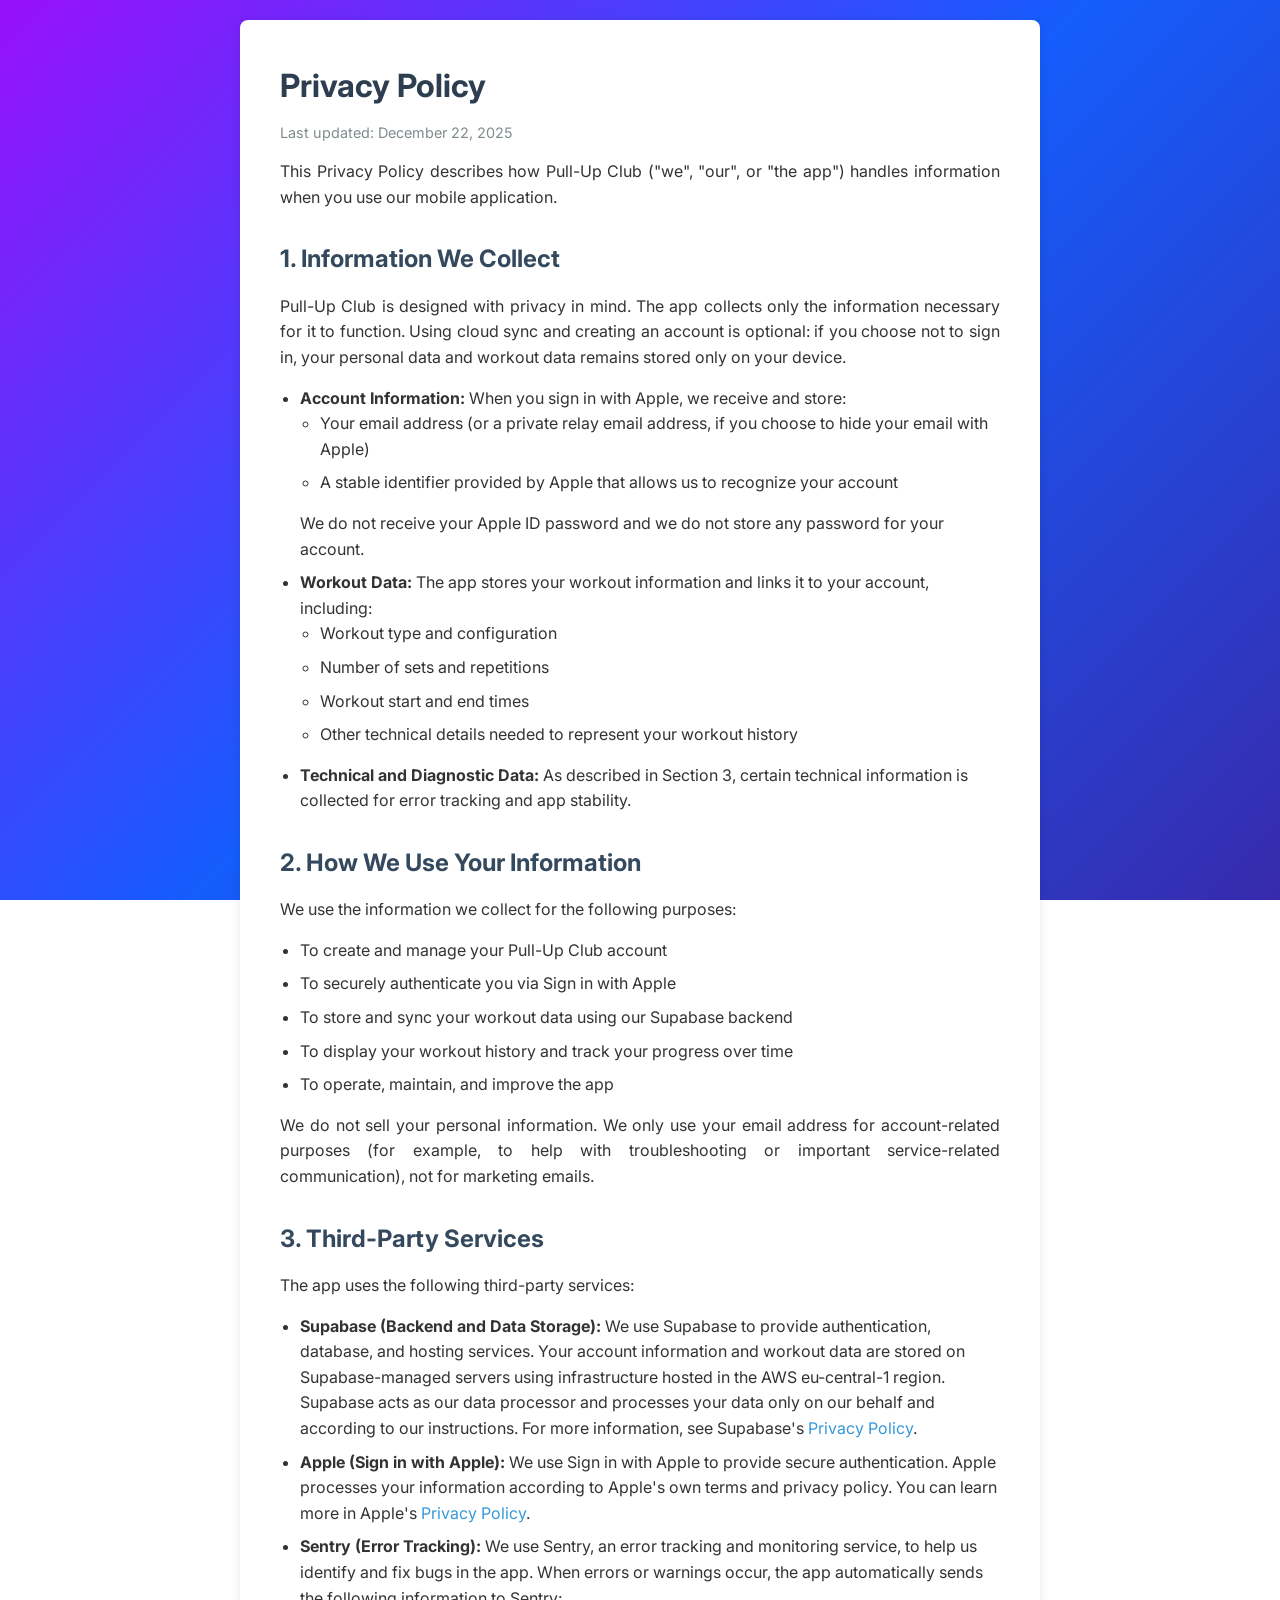
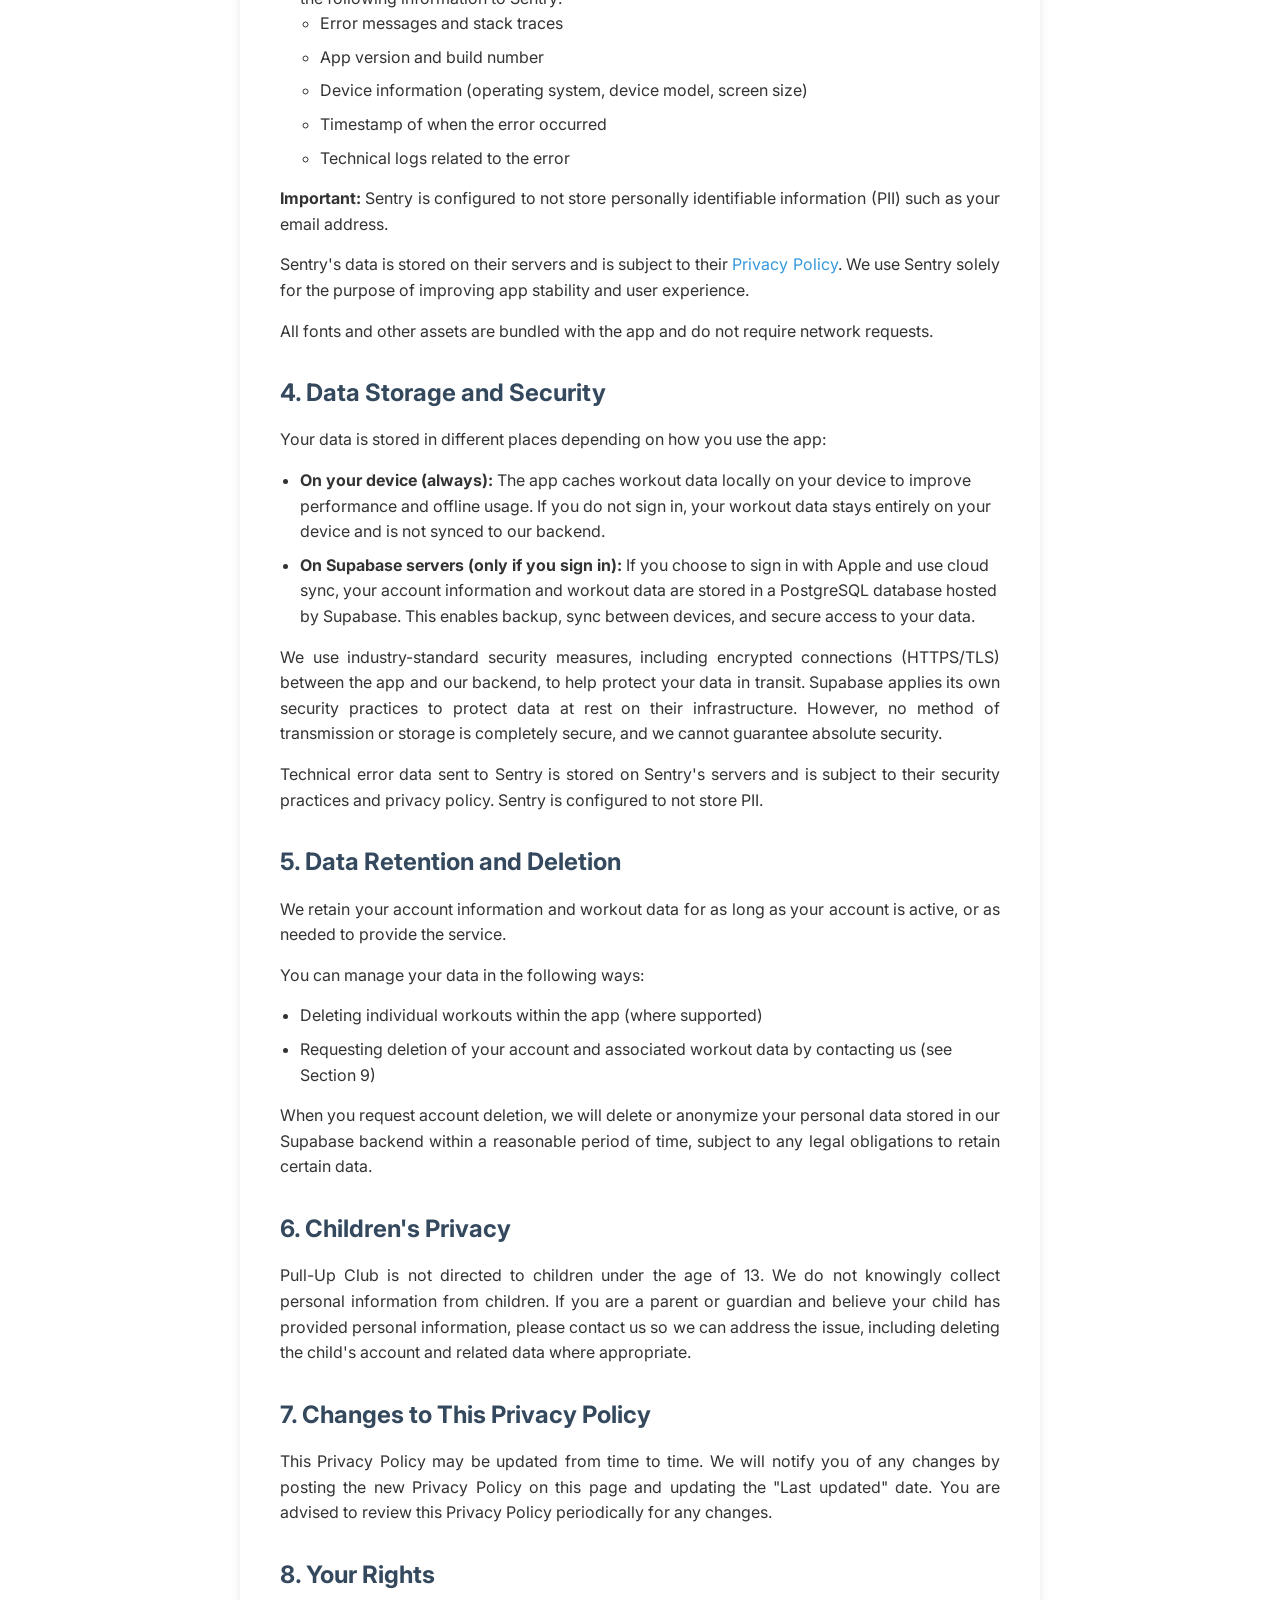
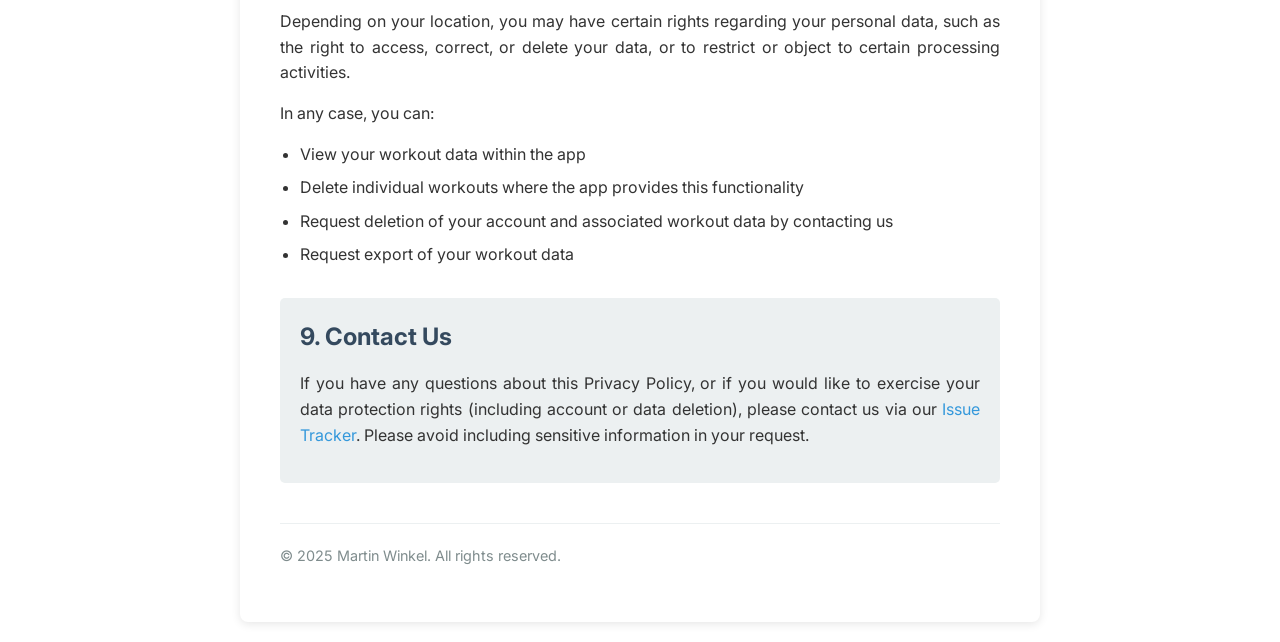
==== commit 295847e3: "chore: split css into separate files" ====
--- a/docs/privacy-policy.html
+++ b/docs/privacy-policy.html
@@ -4,99 +4,10 @@
     <meta charset="UTF-8">
     <meta name="viewport" content="width=device-width, initial-scale=1.0">
     <title>Privacy Policy - Pull-Up Club</title>
-    <style>
-        @import url('https://fonts.googleapis.com/css2?family=Inter:wght@400;500;600&display=swap');
-
-        * {
-            margin: 0;
-            padding: 0;
-            box-sizing: border-box;
-        }
-
-        body {
-            font-family: 'Inter', -apple-system, BlinkMacSystemFont, 'Segoe UI', Roboto, Oxygen, Ubuntu, Cantarell, sans-serif;
-            line-height: 1.6;
-            color: #333;
-            min-height: 100vh;
-            background: linear-gradient(135deg, #9810FA 0%, #155DFC 50%, #372AAC 100%);
-            background-attachment: fixed;
-            padding: 20px;
-        }
-
-        .container {
-            max-width: 800px;
-            margin: 0 auto;
-            background: white;
-            padding: 40px;
-            border-radius: 8px;
-            box-shadow: 0 2px 10px rgba(0,0,0,0.1);
-        }
-
-        h1 {
-            color: #2c3e50;
-            margin-bottom: 10px;
-            font-size: 2em;
-        }
-
-        .last-updated {
-            color: #7f8c8d;
-            font-size: 0.9em;
-            margin-bottom: 30px;
-        }
-
-        h2 {
-            color: #34495e;
-            margin-top: 30px;
-            margin-bottom: 15px;
-            font-size: 1.5em;
-        }
-
-        p {
-            margin-bottom: 15px;
-            text-align: justify;
-        }
-
-        ul {
-            margin-left: 20px;
-            margin-bottom: 15px;
-        }
-
-        li {
-            margin-bottom: 8px;
-        }
-
-        .contact {
-            background-color: #ecf0f1;
-            padding: 20px;
-            border-radius: 5px;
-            margin-top: 30px;
-        }
-
-        .contact h2 {
-            margin-top: 0;
-        }
-
-        a {
-            color: #3498db;
-            text-decoration: none;
-        }
-
-        a:hover {
-            text-decoration: underline;
-        }
-
-        @media (max-width: 600px) {
-            .container {
-                padding: 20px;
-            }
-
-            h1 {
-                font-size: 1.5em;
-            }
-        }
-    </style>
+    <link rel="stylesheet" href="base.css">
+    <link rel="stylesheet" href="privacy-notice.css">
 </head>
-<body>
+<body class="privacy-page">
     <div class="container">
         <h1>Privacy Policy</h1>
         <p class="last-updated">Last updated: December 22, 2025</p>
@@ -234,7 +145,7 @@
             </p>
         </div>
 
-        <div style="margin-top: 40px; padding-top: 20px; border-top: 1px solid #ecf0f1; text-align: center; color: #7f8c8d; font-size: 0.9em;">
+        <div class="copyright">
             <p>&copy; 2025 Martin Winkel. All rights reserved.</p>
         </div>
     </div>
--- a/docs/base.css
+++ b/docs/base.css
@@ -0,0 +1,17 @@
+@import url('https://fonts.googleapis.com/css2?family=Inter:wght@400;500;600&display=swap');
+
+* {
+    margin: 0;
+    padding: 0;
+    box-sizing: border-box;
+}
+
+/* Shared styles */
+body {
+    font-family: 'Inter', -apple-system, BlinkMacSystemFont, 'Segoe UI', Roboto, Oxygen, Ubuntu, Cantarell, sans-serif;
+    line-height: 1.6;
+    min-height: 100vh;
+    background: linear-gradient(135deg, #9810FA 0%, #155DFC 50%, #372AAC 100%);
+    background-attachment: fixed;
+    padding: 20px;
+}
--- a/docs/privacy-notice.css
+++ b/docs/privacy-notice.css
@@ -0,0 +1,86 @@
+/* Privacy policy page styles */
+body.privacy-page {
+    color: #333;
+}
+
+.privacy-page .container {
+    max-width: 800px;
+    margin: 0 auto;
+    background: white;
+    padding: 40px;
+    border-radius: 8px;
+    box-shadow: 0 2px 10px rgba(0,0,0,0.1);
+}
+
+.privacy-page h1 {
+    color: #2c3e50;
+    margin-bottom: 10px;
+    font-size: 2em;
+}
+
+.last-updated {
+    color: #7f8c8d;
+    font-size: 0.9em;
+    margin-bottom: 30px;
+}
+
+.privacy-page h2 {
+    color: #34495e;
+    margin-top: 30px;
+    margin-bottom: 15px;
+    font-size: 1.5em;
+}
+
+.privacy-page p {
+    margin-bottom: 15px;
+    text-align: justify;
+}
+
+.privacy-page ul {
+    margin-left: 20px;
+    margin-bottom: 15px;
+}
+
+.privacy-page li {
+    margin-bottom: 8px;
+}
+
+.contact {
+    background-color: #ecf0f1;
+    padding: 20px;
+    border-radius: 5px;
+    margin-top: 30px;
+}
+
+.contact h2 {
+    margin-top: 0;
+}
+
+.privacy-page a {
+    color: #3498db;
+    text-decoration: none;
+}
+
+.privacy-page a:hover {
+    text-decoration: underline;
+}
+
+.copyright {
+    margin-top: 40px;
+    padding-top: 20px;
+    border-top: 1px solid #ecf0f1;
+    text-align: center;
+    color: #7f8c8d;
+    font-size: 0.9em;
+}
+
+/* Media queries */
+@media (max-width: 600px) {
+    .privacy-page .container {
+        padding: 20px;
+    }
+
+    .privacy-page h1 {
+        font-size: 1.5em;
+    }
+}
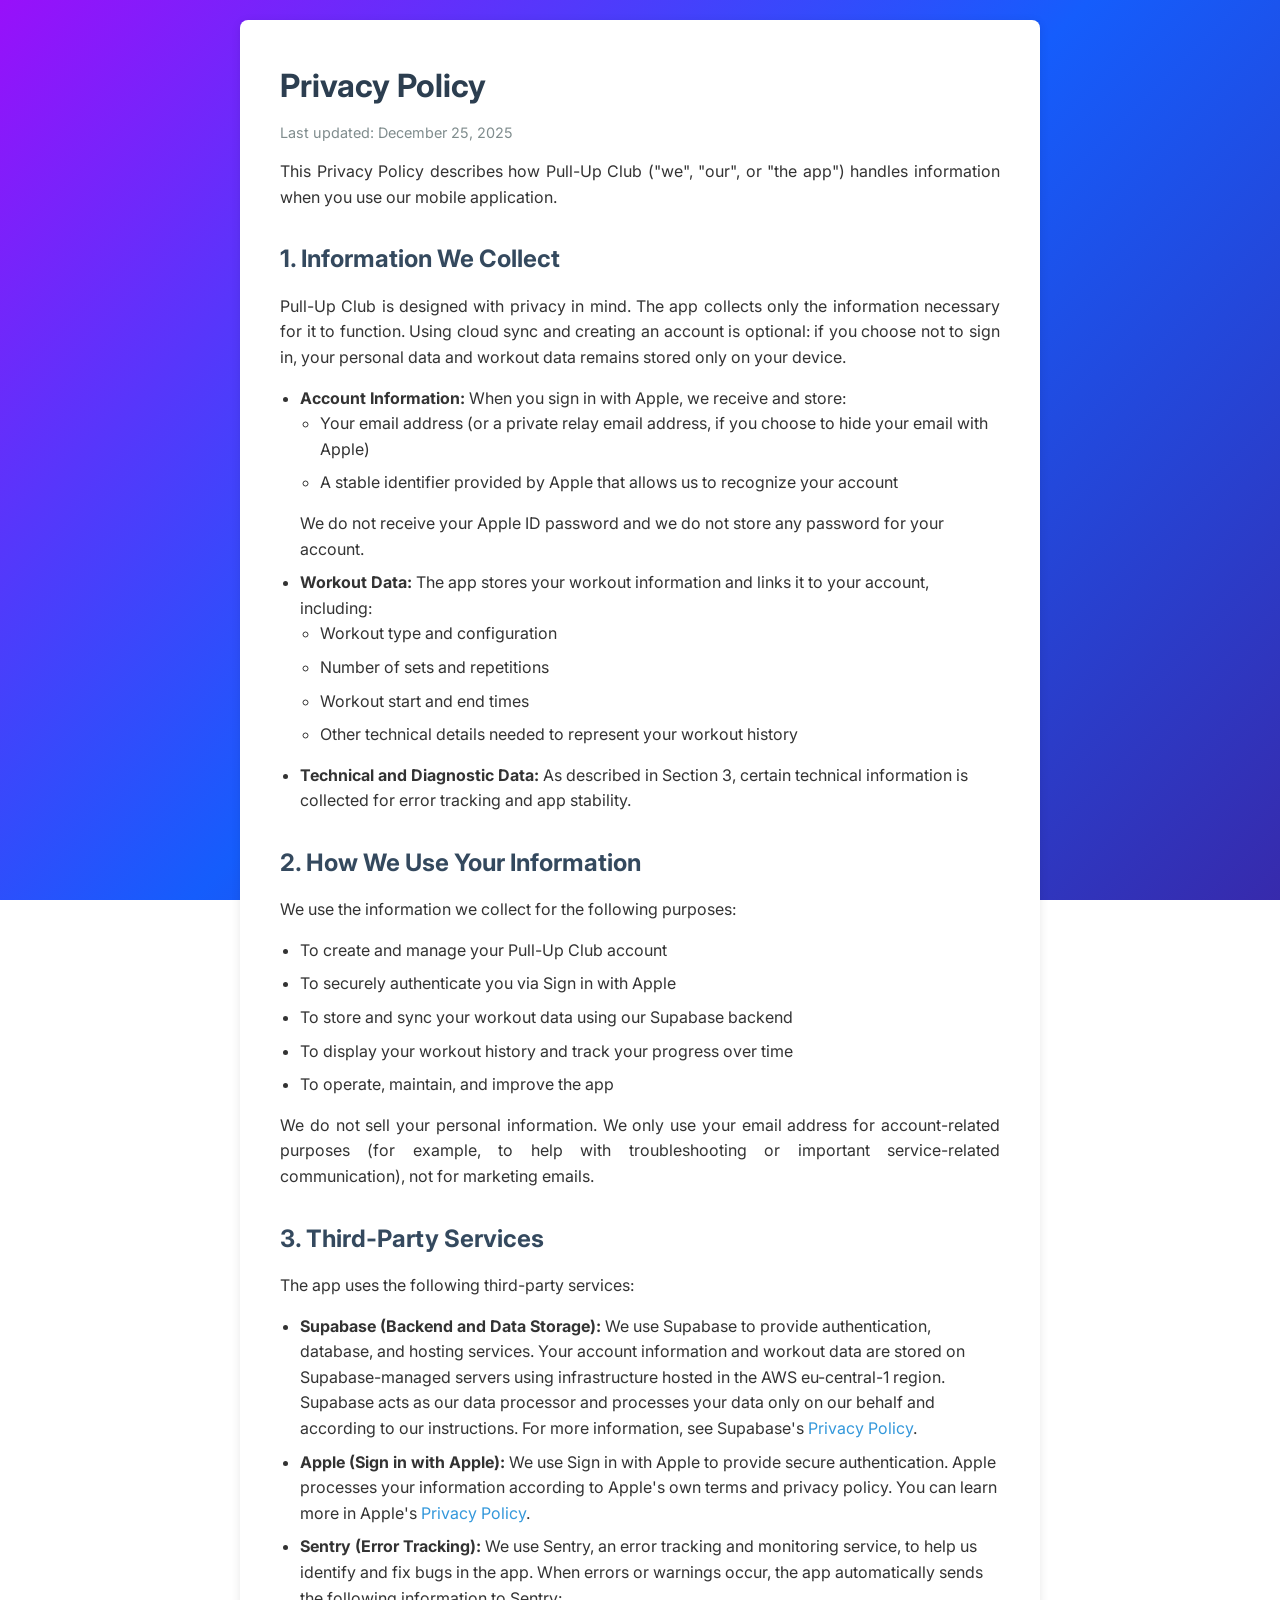
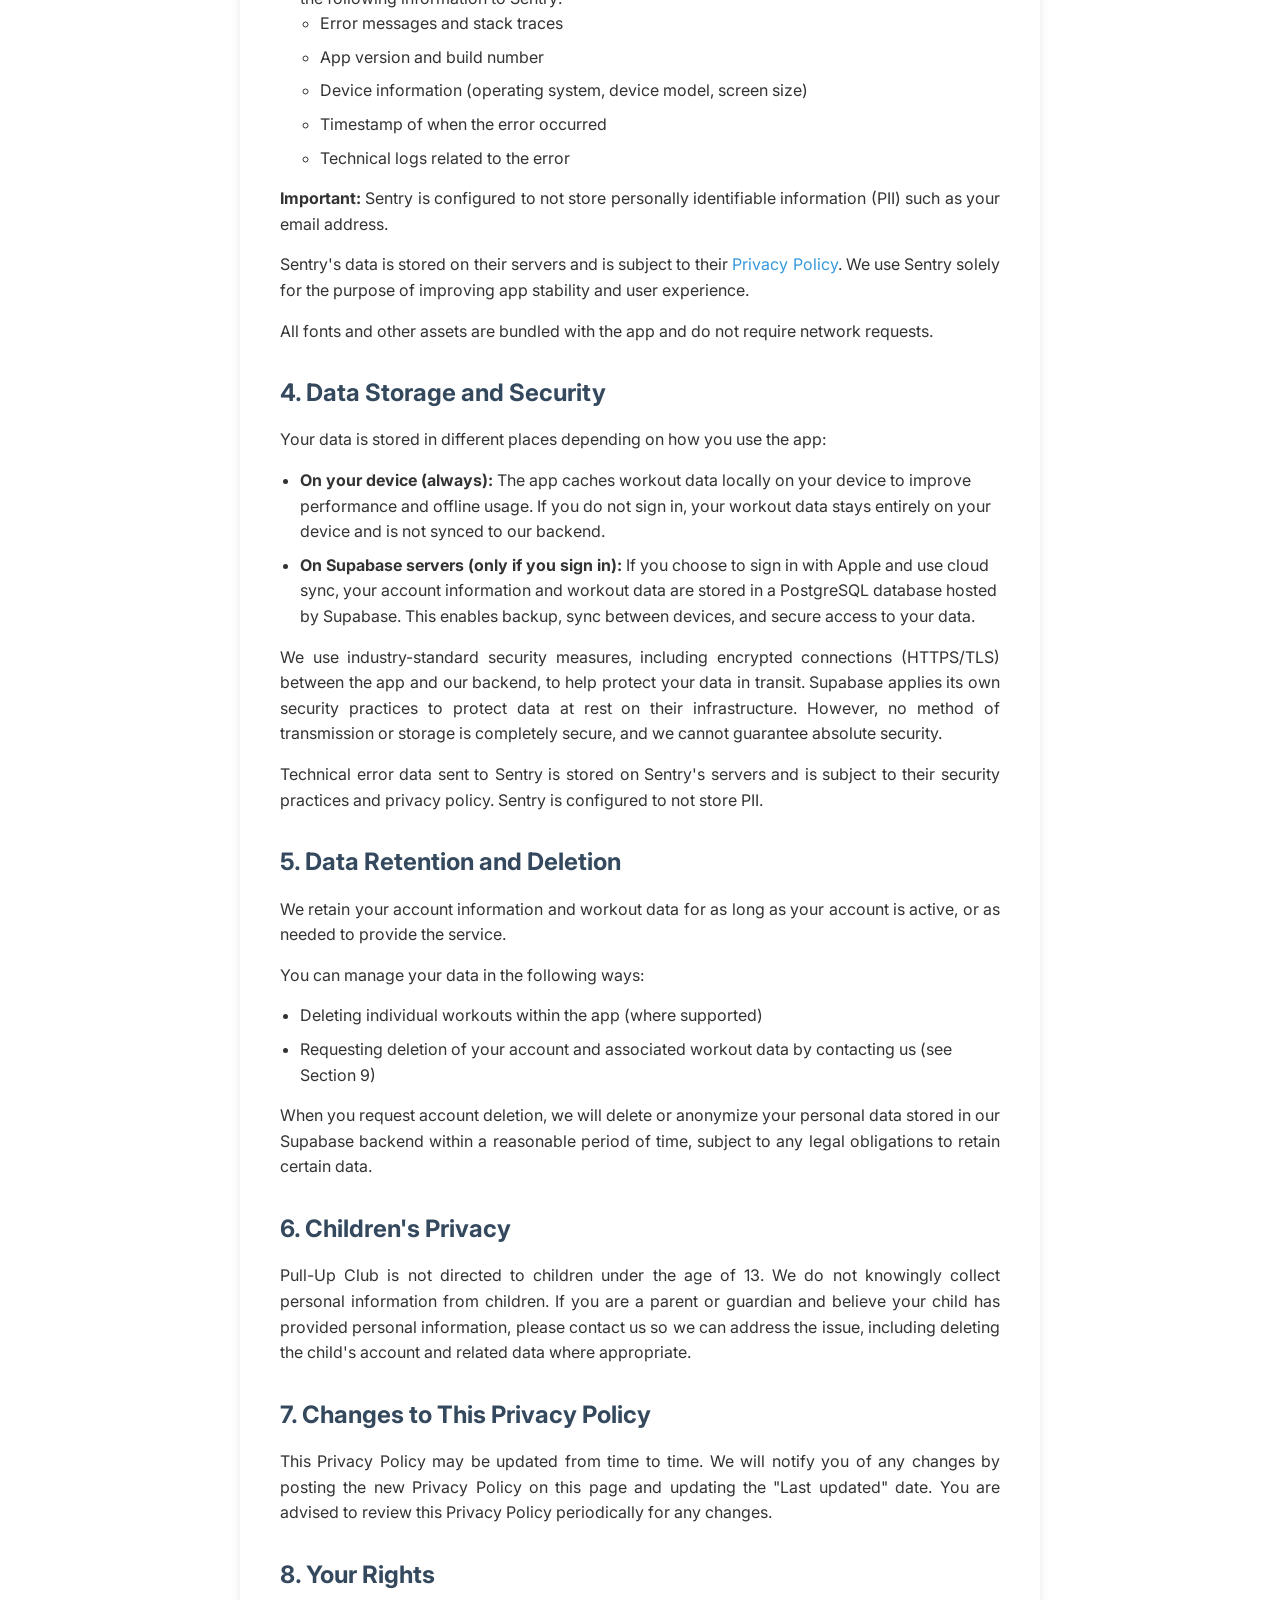
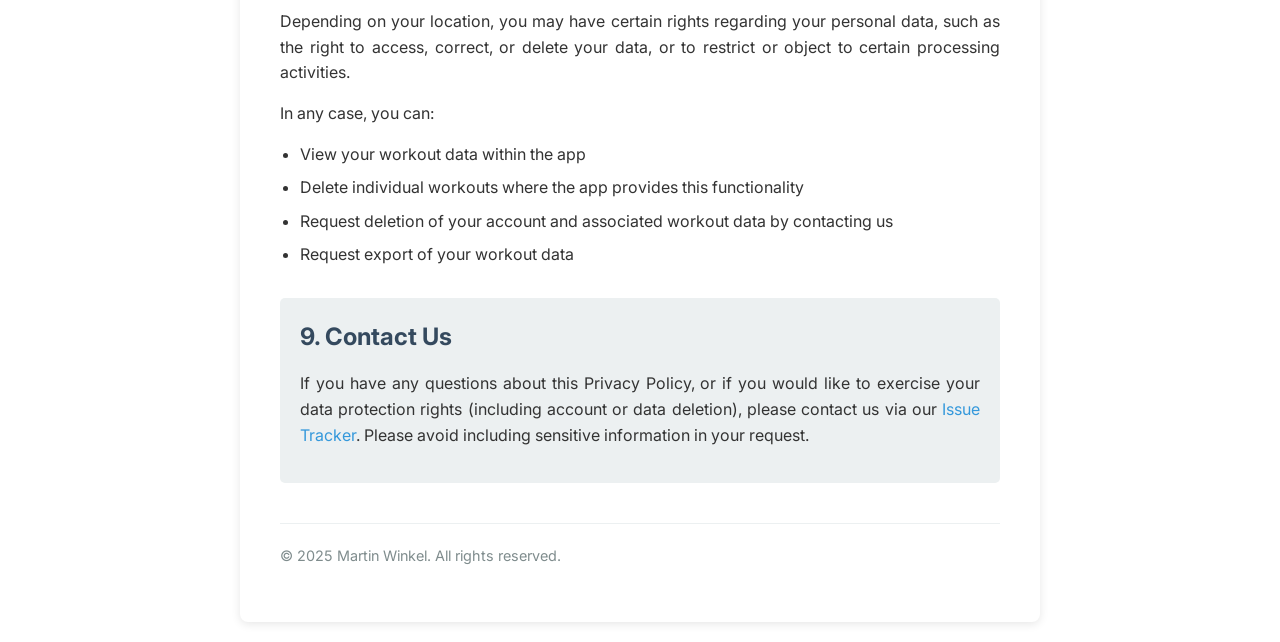
==== commit fc616d24: "feat: update privacy date" ====
--- a/docs/privacy-policy.html
+++ b/docs/privacy-policy.html
@@ -10,7 +10,7 @@
 <body class="privacy-page">
     <div class="container">
         <h1>Privacy Policy</h1>
-        <p class="last-updated">Last updated: December 22, 2025</p>
+        <p class="last-updated">Last updated: December 25, 2025</p>
 
         <p>
             This Privacy Policy describes how Pull-Up Club ("we", "our", or "the app") handles information when you use our mobile application.
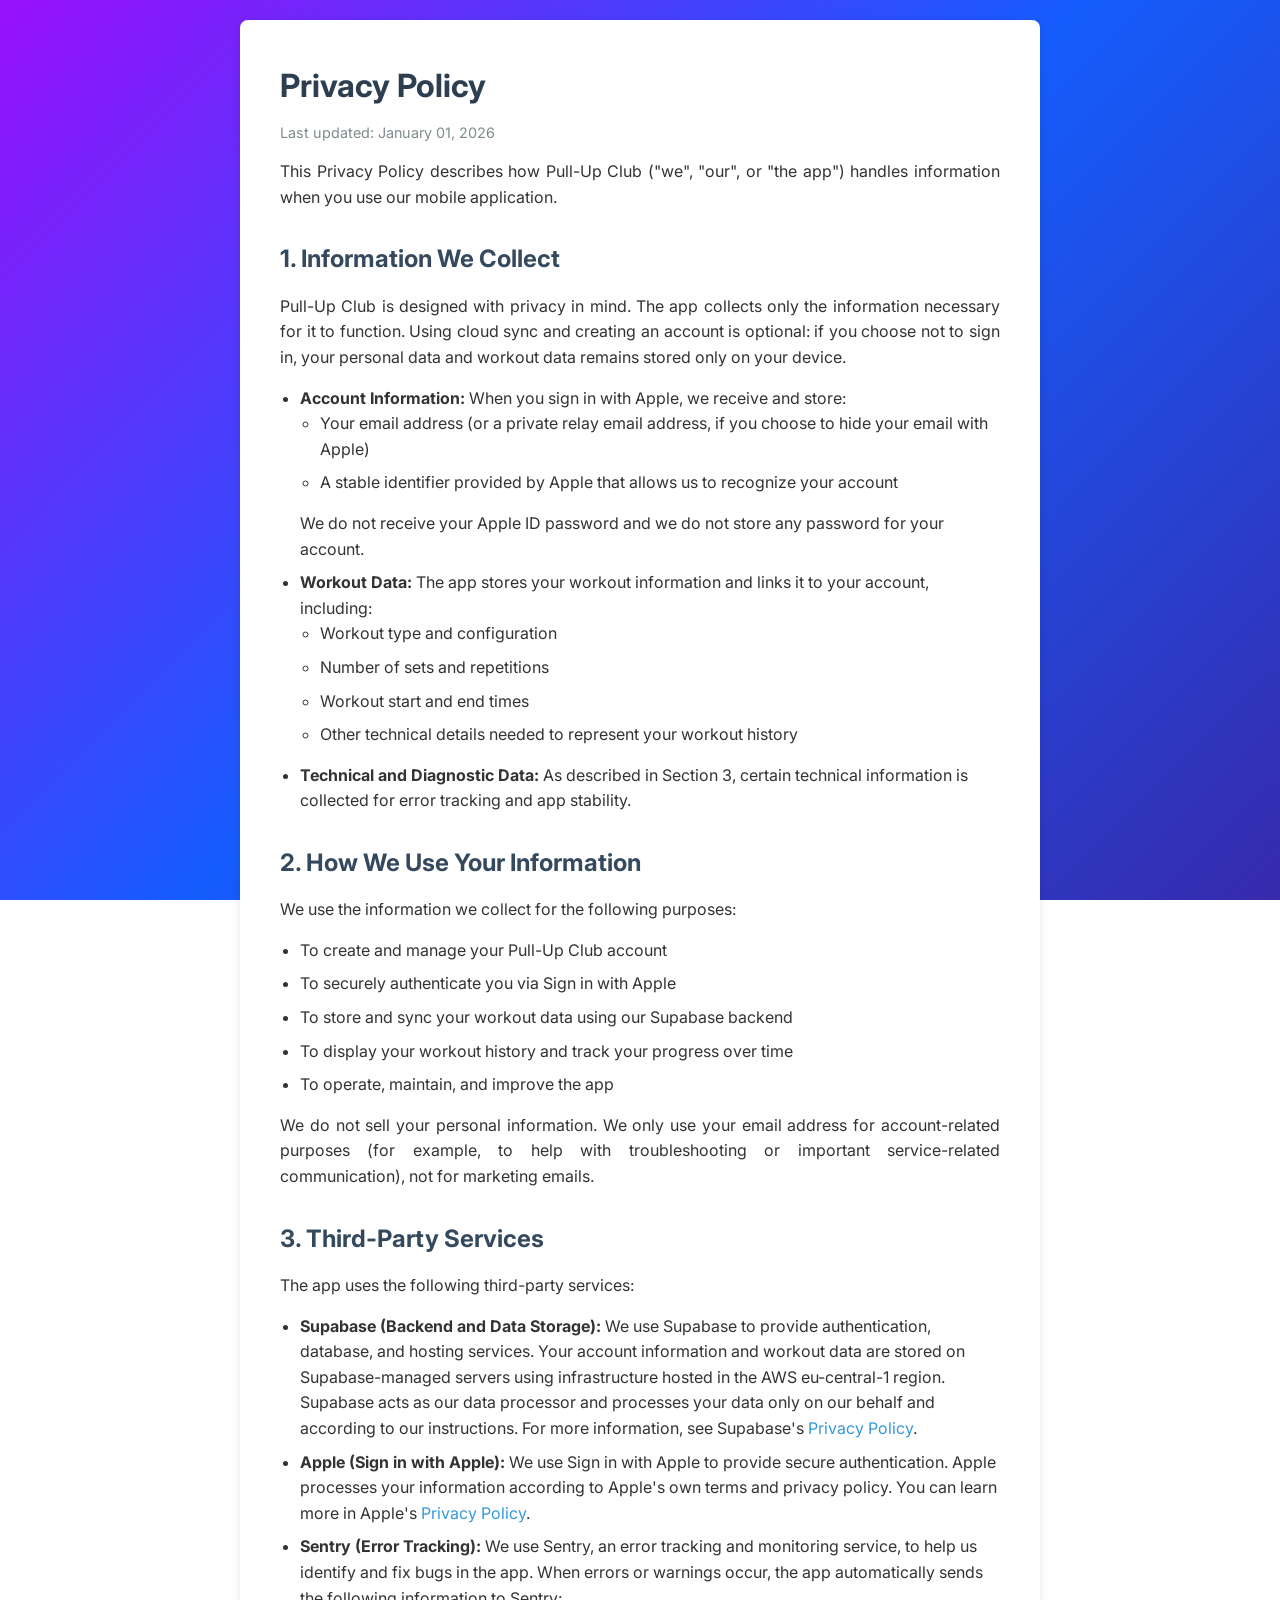
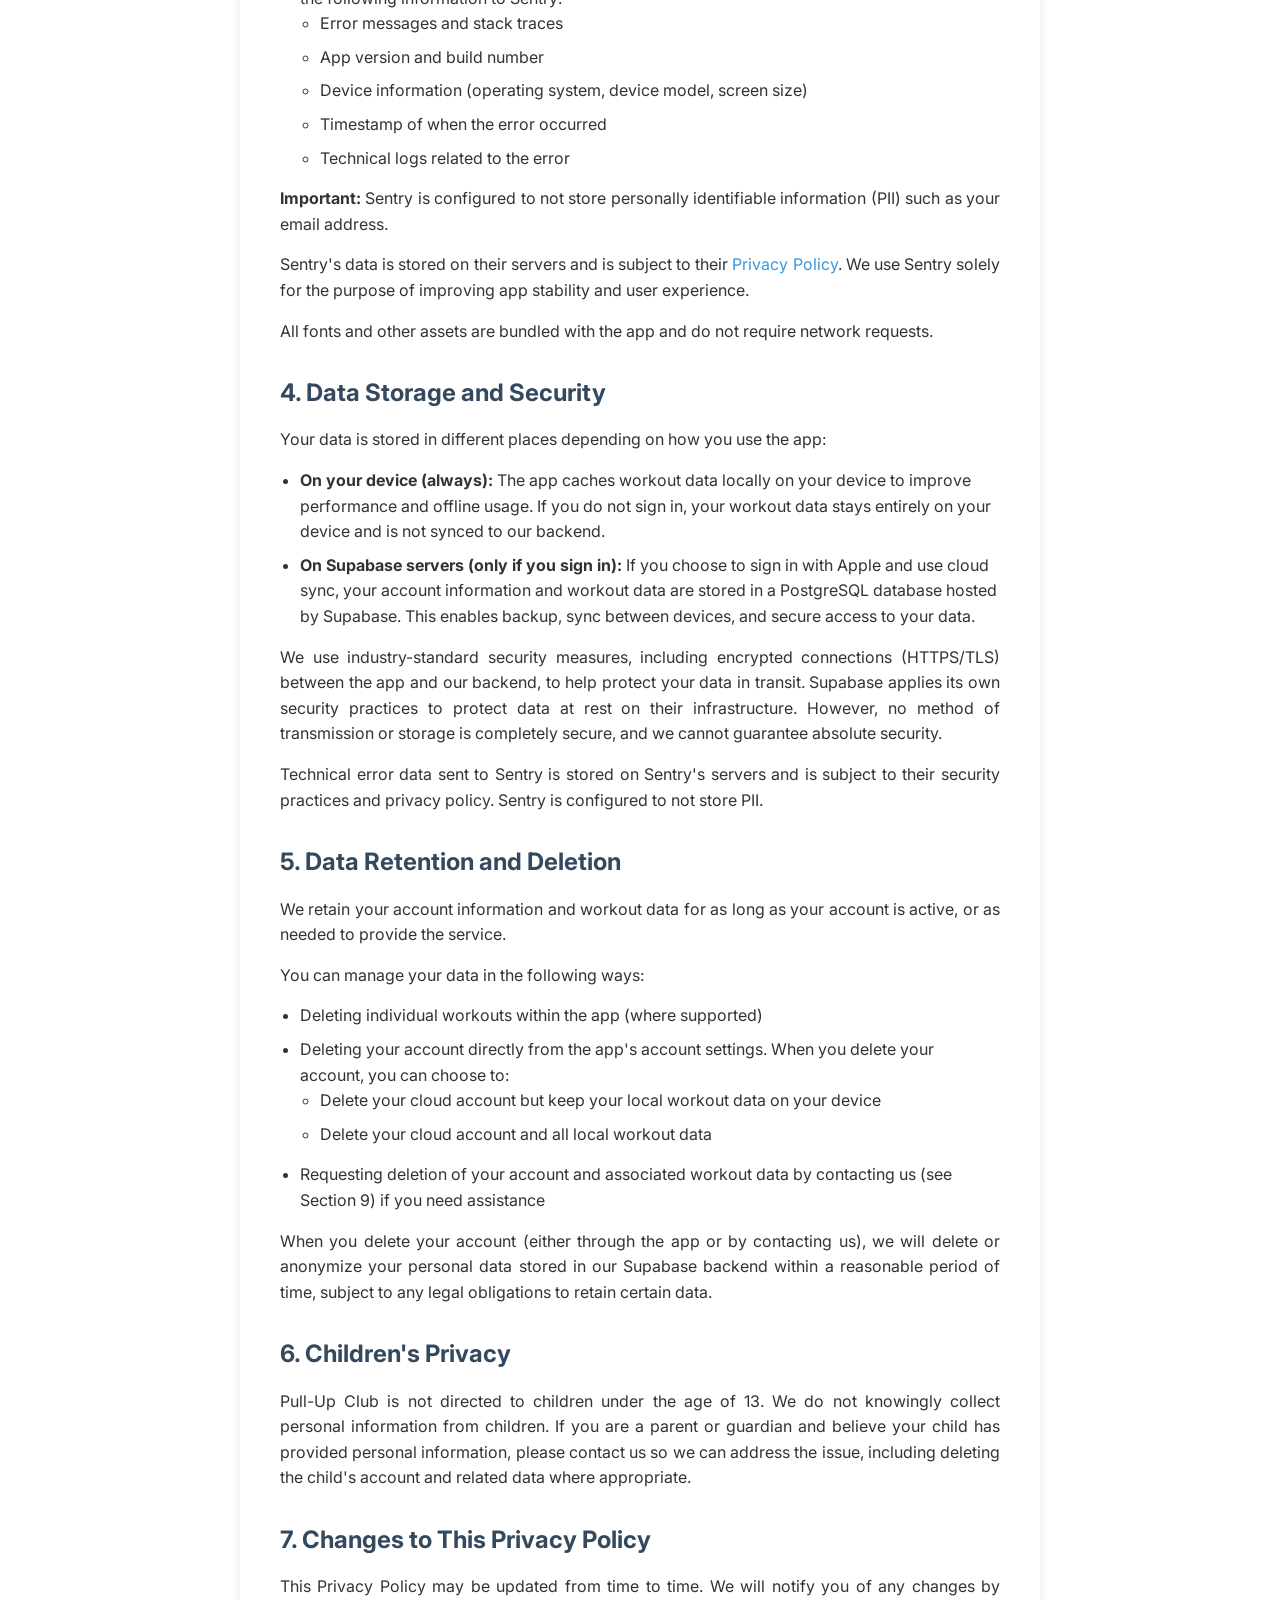
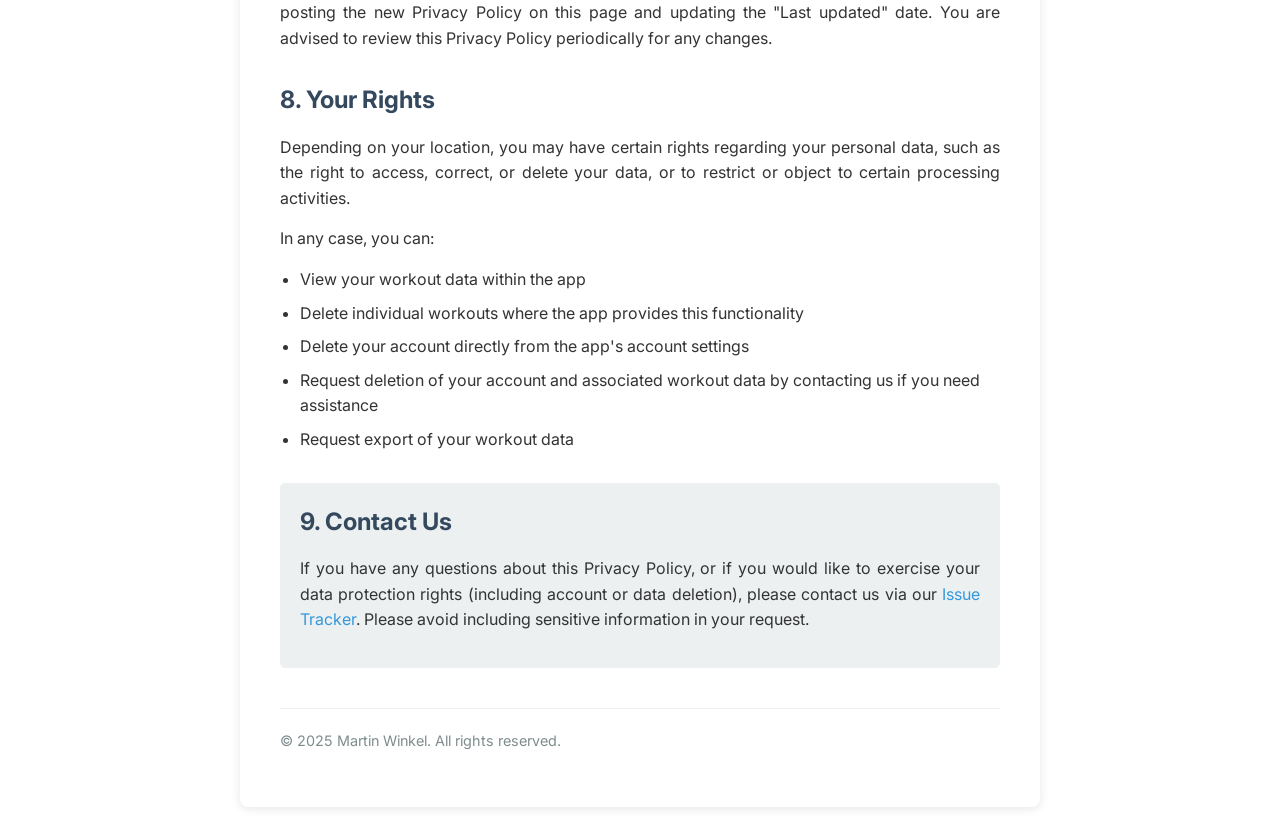
==== commit 35068251: "docs: update privacy policy with mentions of the account deletion" ====
--- a/docs/privacy-policy.html
+++ b/docs/privacy-policy.html
@@ -10,7 +10,7 @@
 <body class="privacy-page">
     <div class="container">
         <h1>Privacy Policy</h1>
-        <p class="last-updated">Last updated: December 25, 2025</p>
+        <p class="last-updated">Last updated: January 01, 2026</p>
 
         <p>
             This Privacy Policy describes how Pull-Up Club ("we", "our", or "the app") handles information when you use our mobile application.
@@ -108,10 +108,16 @@
         </p>
         <ul>
             <li>Deleting individual workouts within the app (where supported)</li>
-            <li>Requesting deletion of your account and associated workout data by contacting us (see Section 9)</li>
+            <li>Deleting your account directly from the app's account settings. When you delete your account, you can choose to:
+                <ul>
+                    <li>Delete your cloud account but keep your local workout data on your device</li>
+                    <li>Delete your cloud account and all local workout data</li>
+                </ul>
+            </li>
+            <li>Requesting deletion of your account and associated workout data by contacting us (see Section 9) if you need assistance</li>
         </ul>
         <p>
-            When you request account deletion, we will delete or anonymize your personal data stored in our Supabase backend within a reasonable period of time, subject to any legal obligations to retain certain data.
+            When you delete your account (either through the app or by contacting us), we will delete or anonymize your personal data stored in our Supabase backend within a reasonable period of time, subject to any legal obligations to retain certain data.
         </p>
 
         <h2>6. Children's Privacy</h2>
@@ -134,7 +140,8 @@
         <ul>
             <li>View your workout data within the app</li>
             <li>Delete individual workouts where the app provides this functionality</li>
-            <li>Request deletion of your account and associated workout data by contacting us</li>
+            <li>Delete your account directly from the app's account settings</li>
+            <li>Request deletion of your account and associated workout data by contacting us if you need assistance</li>
             <li>Request export of your workout data</li>
         </ul>
 
